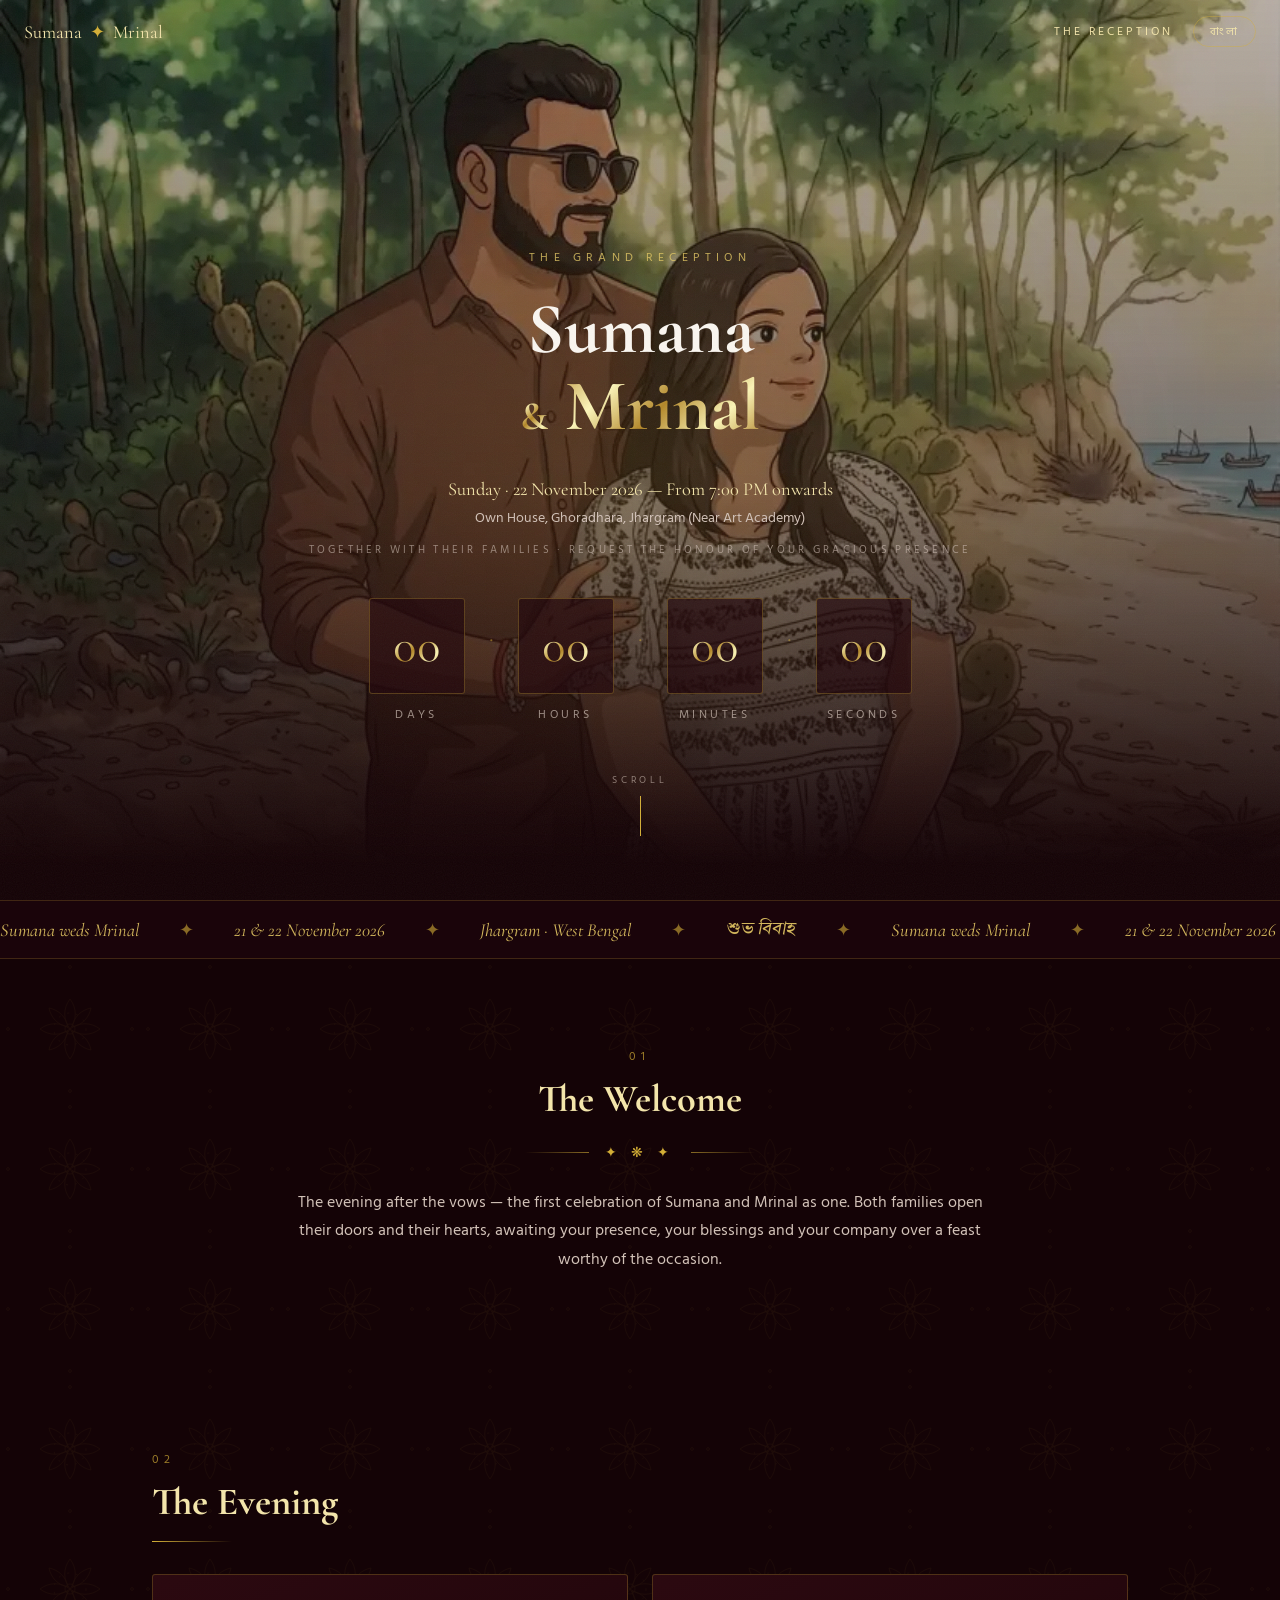
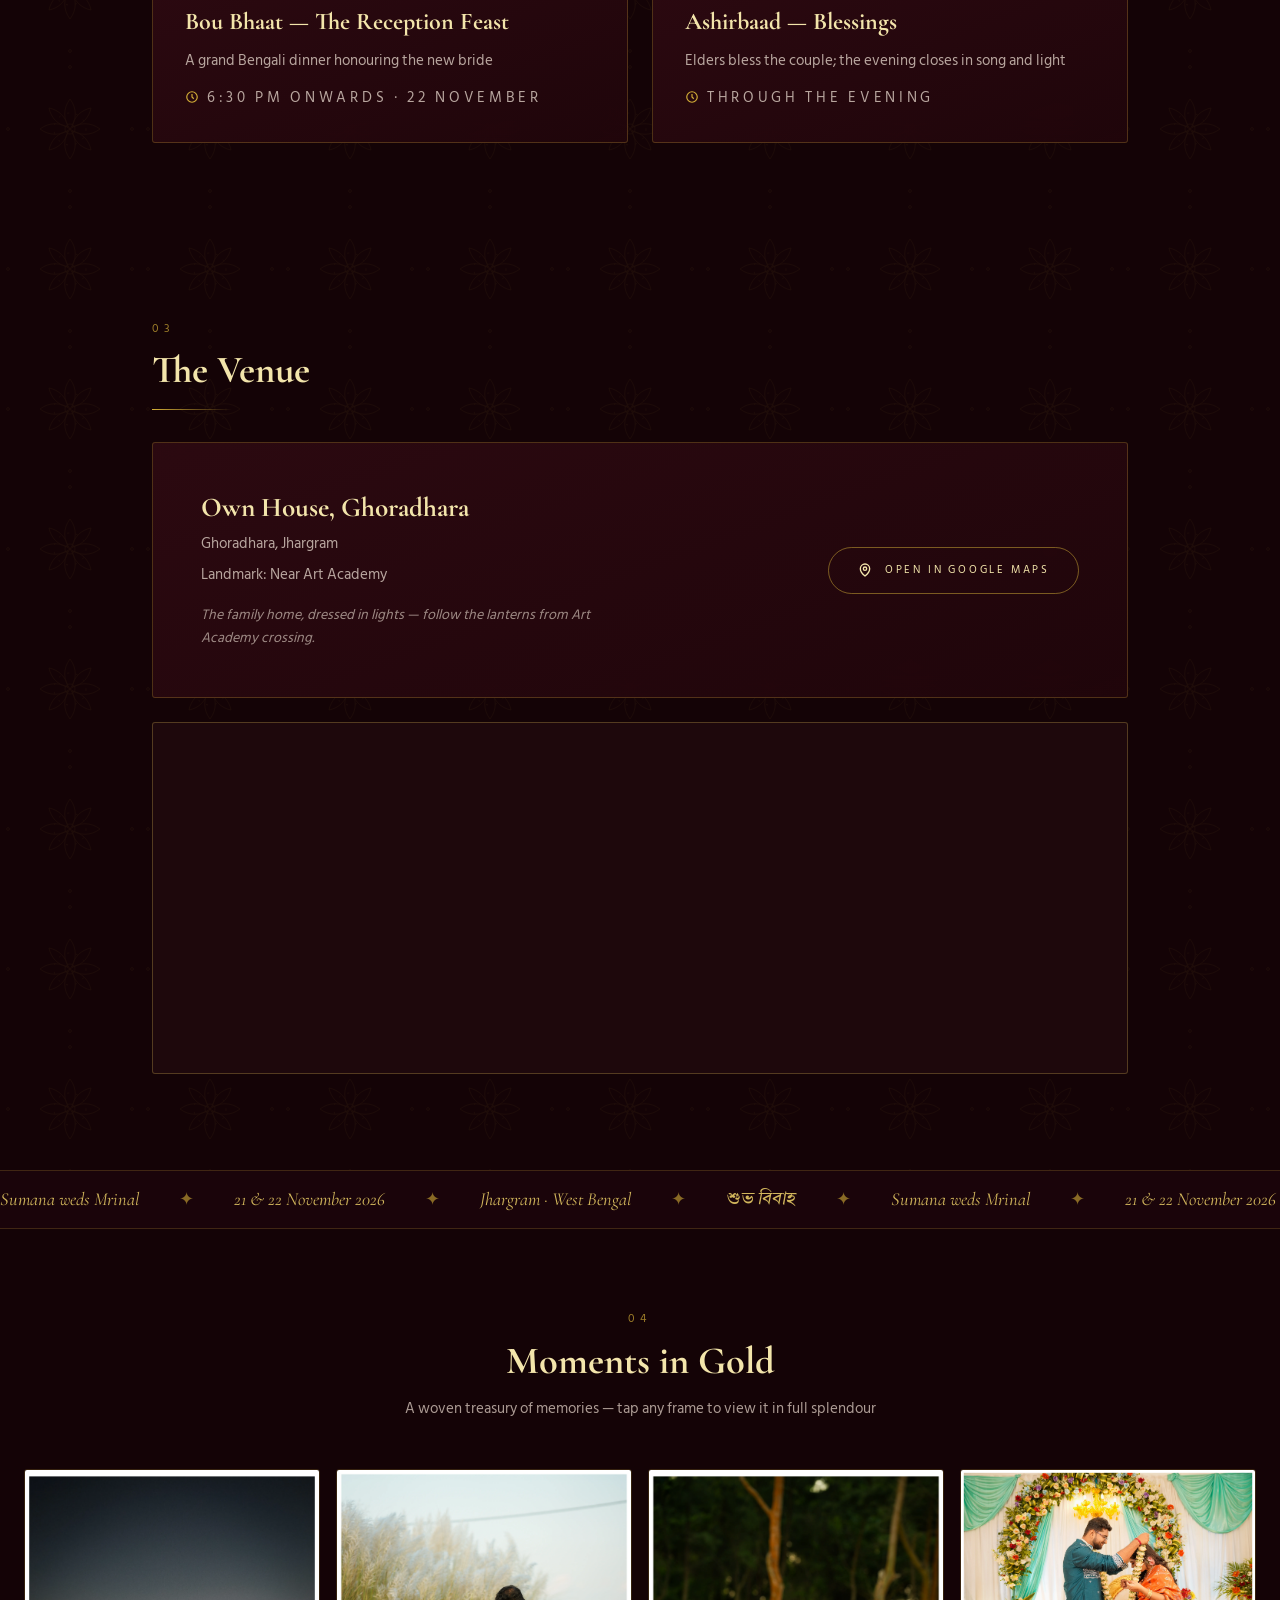
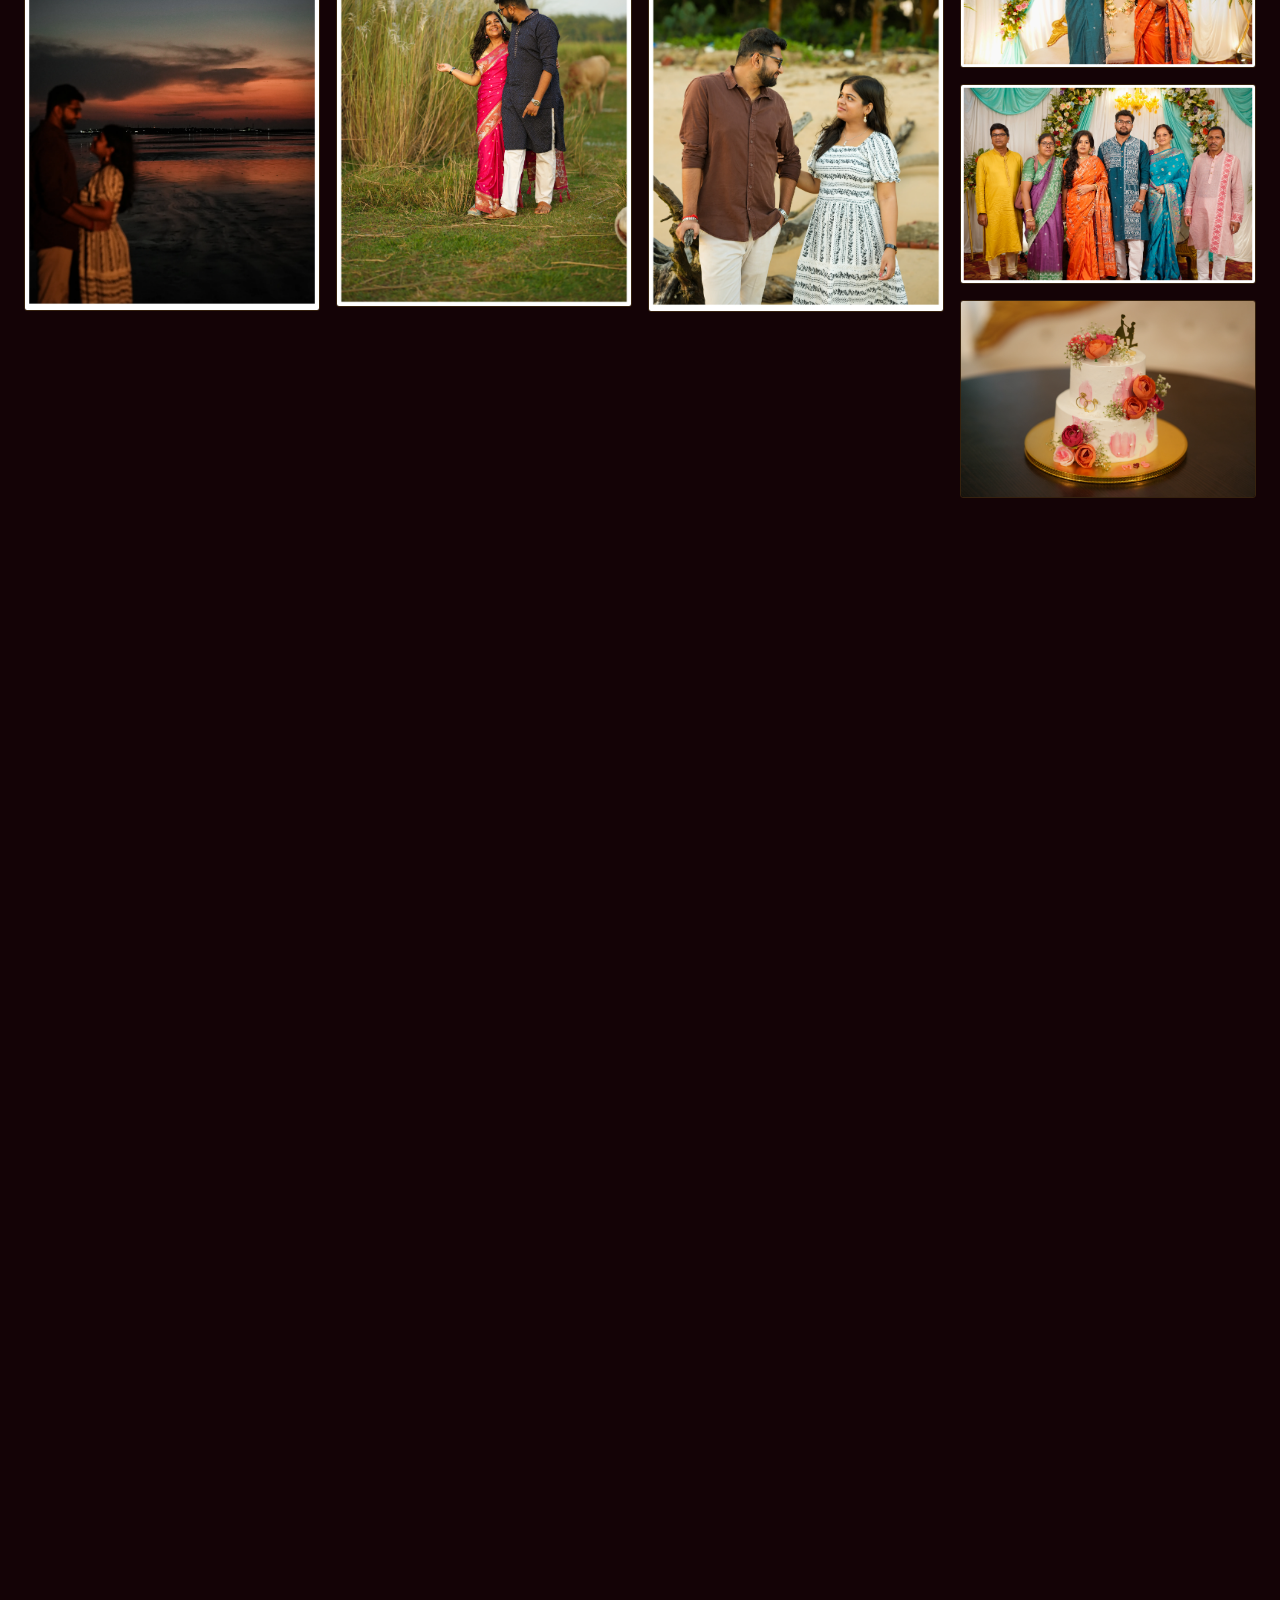
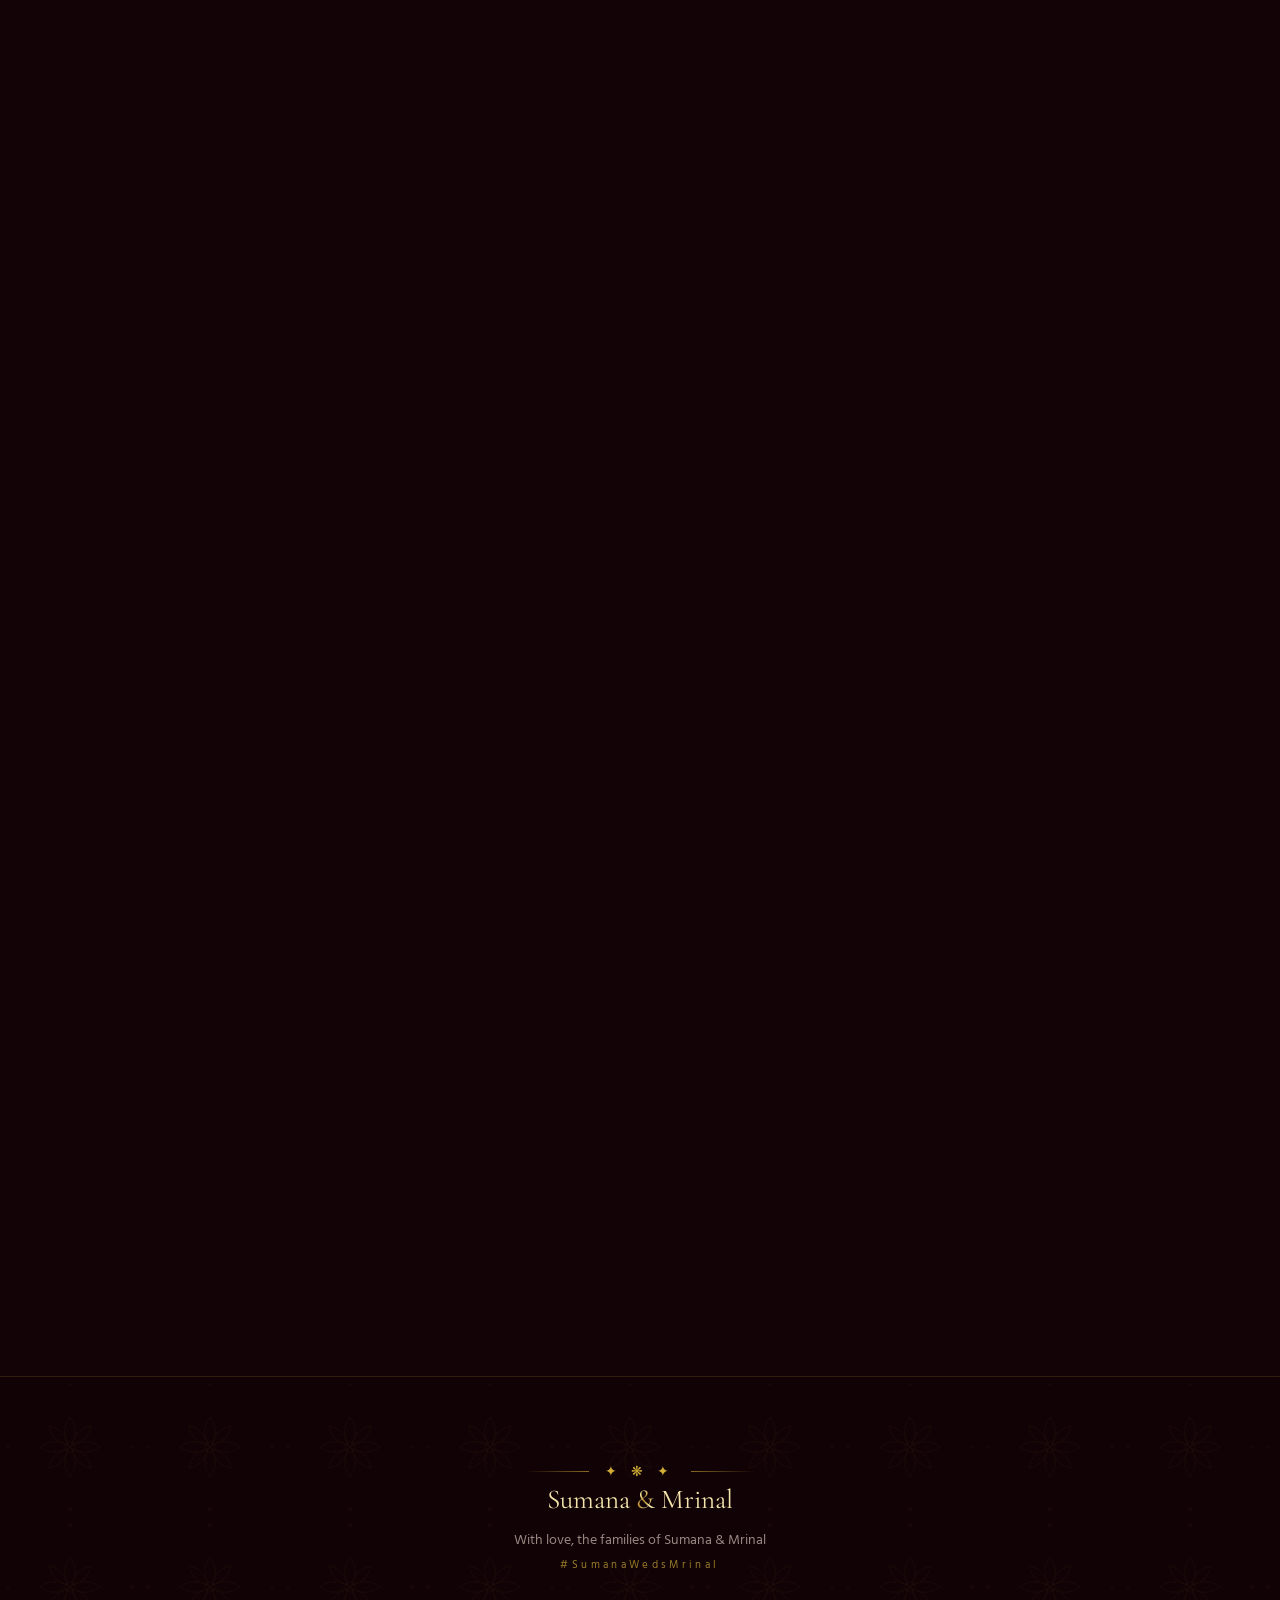
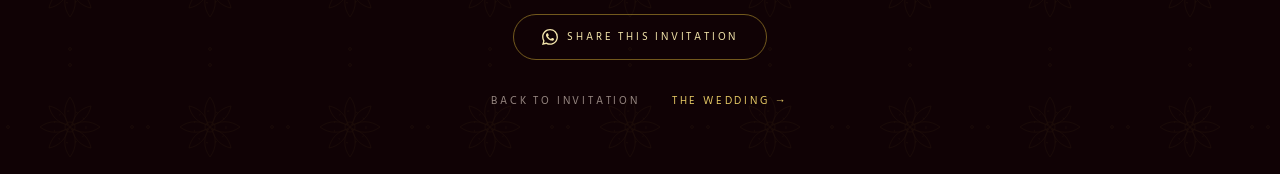
==== reception/index.html @ f66323a1 "a main" ====
<!doctype html>
<html lang="en">
<head>
  <meta charset="utf-8" />
  <meta name="viewport" content="width=device-width, initial-scale=1" />
  <meta name="theme-color" content="#140306" />
  <meta name="description" content="The Grand Reception of Sumana & Mrinal — Sunday 22 November 2026, Own House, Ghoradhara, Jhargram" />
  <!-- Pretty WhatsApp/social preview — update og:url & og:image with your own domain & photo after deploy -->
  <meta property="og:type" content="website" />
  <meta property="og:title" content="The Grand Reception — Sumana & Mrinal · 22 November 2026" />
  <meta property="og:description" content="Sunday, 22 November 2026 · 7:00 PM onwards · Own House, Ghoradhara, Jhargram (Near Art Academy)" />
  <meta property="og:image" content="https://charming-liskov-12.preview.emergentagent.com/assets/images/couple-09.webp" />
  <meta property="og:url" content="https://charming-liskov-12.preview.emergentagent.com/reception/" />
  <meta name="twitter:card" content="summary_large_image" />
  <title>The Grand Reception — Sumana &amp; Mrinal · 22 November 2026</title>
  <link rel="preconnect" href="https://fonts.googleapis.com" />
  <link rel="preconnect" href="https://fonts.gstatic.com" crossorigin />
  <link href="https://fonts.googleapis.com/css2?family=Cormorant+Garamond:ital,wght@0,400;0,500;0,600;0,700;1,400;1,500&family=Tiro+Bangla:ital@0;1&family=Hind+Siliguri:wght@300;400;500;600&display=swap" rel="stylesheet" />
  <link rel="stylesheet" href="../css/style.css" />
</head>
<body class="grain" data-site="reception">

  <!-- Preloader -->
  <div class="preloader" id="preloader" data-testid="preloader">
    <div class="alpana-layer"></div>
    <div class="glow-pulse">
      <svg viewBox="0 0 140 140" class="preloader-draw" fill="none" stroke="#D4AF37" stroke-width="1.1" data-testid="preloader-alpana">
        <circle cx="70" cy="70" r="6"/><circle cx="70" cy="70" r="18" stroke-dasharray="3 8"/>
        <path d="M70 38c8 10 8 24 0 34-8-10-8-24 0-34Z"/><path d="M70 102c8-10 8-24 0-34-8 10-8 24 0 34Z"/>
        <path d="M38 70c10-8 24-8 34 0-10 8-24 8-34 0Z"/><path d="M102 70c-10 8-24 8-34 0 10-8 24-8 34 0Z"/>
        <path d="M47 47c11 3 19 11 22 22-11-3-19-11-22-22Z"/><path d="M93 93c-11-3-19-11-22-22 11 3 19 11 22 22Z"/>
        <path d="M93 47c-3 11-11 19-22 22 3-11 11-19 22-22Z"/><path d="M47 93c3-11 11-19 22-22-3 11-11 19-22 22Z"/>
      </svg>
    </div>
    <p class="preloader-blessing gold-text" data-testid="preloader-blessing">শুভ বিবাহ</p>
    <p class="preloader-line" data-i18n="common.preloaderLine"></p>
    <div class="preloader-bar"><span></span></div>
    <span class="preloader-pct" data-testid="preloader-progress">0%</span>
  </div>

  <!-- Header -->
  <header class="site-header" data-testid="site-header">
    <div class="header-inner">
      <a href="../" class="brand" data-testid="nav-logo">
        <span class="script" data-i18n="common.name1"></span><span class="dot">✦</span><span class="script" data-i18n="common.name2"></span>
      </a>
      <nav class="site-nav">
      <!-- <a href="../" data-testid="nav-home" data-i18n="common.navHome"></a> -->
      <!--  <a href="../wedding/" data-testid="nav-wedding" data-i18n="common.navWedding"></a> -->
        <a href="./" class="active" data-testid="nav-reception" data-i18n="common.navReception"></a>
        <button class="lang-toggle" id="lang-toggle" data-testid="language-toggle">বাংলা</button>
      </nav>
    </div>
  </header>

  <!-- Hero -->
  <section class="hero" data-testid="hero-reception">
    <div class="hero-media">
      <video id="hero-video" autoplay muted loop playsinline data-testid="hero-video-reception"></video>
    </div>
    <div class="hero-overlay"></div>
    <div class="hero-content">
      <p class="eyebrow hero-eyebrow" data-testid="hero-eyebrow-reception" data-i18n-site="label"></p>
      <h1 class="hero-names font-display" data-testid="hero-names-reception">
        <span class="mask d1"><span class="script" data-i18n="common.name1"></span></span>
        <span class="mask d2"><span><span class="gold-text joiner" data-i18n="common.joiner"></span> <span class="script gold-text" data-i18n="common.name2"></span></span></span>
      </h1>
      <div class="hero-meta">
        <p class="hero-date" data-testid="hero-date-reception"><span data-i18n-site="heroDate"></span> — <span data-i18n-site="heroTime"></span></p>
        <p class="hero-venue" data-testid="hero-venue-reception" data-i18n-site="heroVenue"></p>
        <p class="hero-invite"><span data-i18n="common.together"></span> · <span data-i18n="common.request"></span></p>
      </div>
      <div class="countdown" id="countdown" data-testid="countdown">
        <div class="cd-unit" data-cd="days"><div class="cd-box"><span class="cd-value" data-testid="countdown-days">00</span></div><span class="cd-label" data-i18n="common.cdDays"></span></div>
        <span class="cd-sep">·</span>
        <div class="cd-unit" data-cd="hours"><div class="cd-box"><span class="cd-value" data-testid="countdown-hours">00</span></div><span class="cd-label" data-i18n="common.cdHours"></span></div>
        <span class="cd-sep">·</span>
        <div class="cd-unit" data-cd="minutes"><div class="cd-box"><span class="cd-value" data-testid="countdown-minutes">00</span></div><span class="cd-label" data-i18n="common.cdMinutes"></span></div>
        <span class="cd-sep">·</span>
        <div class="cd-unit" data-cd="seconds"><div class="cd-box"><span class="cd-value" data-testid="countdown-seconds">00</span></div><span class="cd-label" data-i18n="common.cdSeconds"></span></div>
      </div>
      <div class="scroll-cue">
        <span data-i18n="common.scroll"></span>
        <span class="cue-track"><span class="cue-dot" style="display:block"></span></span>
      </div>
    </div>
  </section>

  <!-- Marquee -->
  <div class="marquee" data-testid="editorial-marquee"><div class="marquee-track"></div></div>

  <!-- Chapters -->
  <div class="chapters">
    <div class="alpana-layer"></div>

    <section class="chapter center" data-testid="chapter-story-reception">
      <div class="reveal">
        <p class="chapter-no" data-i18n-site="storyNo"></p>
        <h2 class="chapter-title script" data-i18n-site="storyTitle"></h2>
        <div class="ornament">✦ ❋ ✦</div>
        <p class="chapter-body" data-i18n-site="storyBody"></p>
      </div>
    </section>

    <section class="chapter" data-testid="chapter-ceremonies-reception">
      <div class="reveal">
        <p class="chapter-no" data-i18n-site="cerNo"></p>
        <h2 class="chapter-title script" data-i18n-site="cerTitle"></h2>
        <div class="chapter-rule"></div>
      </div>
      <div class="ceremony-grid">
        <article class="gilded-card ceremony-card reveal" data-testid="ceremony-card-reception-0">
          <h3 class="script" data-i18n-site="cer1Name"></h3>
          <p data-i18n-site="cer1Note"></p>
          <p class="ceremony-time">
            <svg viewBox="0 0 24 24" fill="none" stroke-width="2"><circle cx="12" cy="12" r="9"/><path d="M12 7v5l3 3"/></svg>
            <span data-i18n-site="cer1Time"></span>
          </p>
        </article>
        <article class="gilded-card ceremony-card reveal" style="--d:.12s" data-testid="ceremony-card-reception-1">
          <h3 class="script" data-i18n-site="cer2Name"></h3>
          <p data-i18n-site="cer2Note"></p>
          <p class="ceremony-time">
            <svg viewBox="0 0 24 24" fill="none" stroke-width="2"><circle cx="12" cy="12" r="9"/><path d="M12 7v5l3 3"/></svg>
            <span data-i18n-site="cer2Time"></span>
          </p>
        </article>
      </div>
    </section>

    <section class="chapter" data-testid="chapter-venue-reception">
      <div class="reveal">
        <p class="chapter-no" data-i18n-site="venNo"></p>
        <h2 class="chapter-title script" data-i18n-site="venTitle"></h2>
        <div class="chapter-rule"></div>
      </div>
      <div class="gilded-card venue-card reveal" style="--d:.1s">
        <div>
          <h3 class="script" data-testid="venue-name-reception" data-i18n-site="venName"></h3>
          <address data-i18n-site="venAddr1"></address>
          <address data-i18n-site="venAddr2"></address>
          <p class="venue-note" data-i18n-site="venNote"></p>
        </div>
        <a class="map-btn" id="venue-map-btn" data-testid="venue-map-reception" target="_blank" rel="noopener noreferrer">
          <svg viewBox="0 0 24 24" fill="none" stroke="currentColor" stroke-width="2"><path d="M12 21s-7-5.5-7-11a7 7 0 1 1 14 0c0 5.5-7 11-7 11Z"/><circle cx="12" cy="10" r="2.5"/></svg>
          <span data-i18n="common.viewMap"></span>
        </a>
      </div>
      <div class="venue-map reveal" style="--d:.15s">
        <iframe id="venue-map-frame" data-testid="venue-map-frame" loading="lazy" referrerpolicy="no-referrer-when-downgrade" title="Venue location map"></iframe>
      </div>
    </section>
  </div>

  <!-- Marquee -->
  <div class="marquee"><div class="marquee-track"></div></div>

  <!-- Gallery -->
  <section class="gallery-section" data-testid="gallery-section">
    <div class="gallery-head reveal">
      <p class="chapter-no" data-i18n="common.galleryNo"></p>
      <h2 class="chapter-title script" data-testid="gallery-title" data-i18n="common.galleryTitle"></h2>
      <p class="sub" data-i18n="common.gallerySub"></p>
    </div>
    <div class="gallery-grid" id="gallery-grid"></div>

<br>

<div class="video-container">
  <iframe src="https://drive.google.com/file/d/1Sfy5LFTq293TB4vel2M_Pdg0uJI_AXoJ/preview"
          allow="autoplay" allowfullscreen></iframe>
</div>
<br>
<div class="video-container">
  <iframe src="https://drive.google.com/file/d/1FdypfH0ZF2JQFcf-TqO63CPpUYqBoOM-/preview"
          allow="autoplay" allowfullscreen></iframe>
</div>
<br>
<div class="video-container">
  <iframe src="https://drive.google.com/file/d/1fiacImkxYAECoh6x5Z3HbD-Cb-uPMgAK/preview"
          allow="autoplay" allowfullscreen></iframe>
</div>
<br>


  </section>

  <!-- Lightbox -->
  <div class="lightbox" id="lightbox" data-testid="lightbox">
    <button class="lb-btn lb-close" id="lb-close" data-testid="lightbox-close" aria-label="Close">
      <svg viewBox="0 0 24 24" fill="none" stroke="currentColor" stroke-width="2"><path d="M6 6l12 12M18 6L6 18"/></svg>
    </button>
    <button class="lb-btn lb-prev" id="lb-prev" data-testid="lightbox-prev" aria-label="Previous">
      <svg viewBox="0 0 24 24" fill="none" stroke="currentColor" stroke-width="2"><path d="M15 5l-7 7 7 7"/></svg>
    </button>
    <img id="lb-image" data-testid="lightbox-image" alt="" />
    <button class="lb-btn lb-next" id="lb-next" data-testid="lightbox-next" aria-label="Next">
      <svg viewBox="0 0 24 24" fill="none" stroke="currentColor" stroke-width="2"><path d="M9 5l7 7-7 7"/></svg>
    </button>
    <span class="lb-counter" id="lb-counter" data-testid="lightbox-counter"></span>
  </div>

  <!-- Footer -->
  <footer class="site-footer" data-testid="site-footer">
    <div class="alpana-layer"></div>
    <div class="footer-inner">
      <div class="ornament">✦ ❋ ✦</div>
      <p class="footer-names"><span class="script" data-i18n="common.name1"></span> <span class="gold-text" data-i18n="common.joiner"></span> <span class="script" data-i18n="common.name2"></span></p>
      <p class="footer-line" data-i18n="common.footerLine"></p>
      <p class="footer-hashtag" data-i18n="common.hashtag"></p>
      <div class="share-row">
        <a class="wa-btn wa-share" data-testid="wa-share-reception" target="_blank" rel="noopener noreferrer">
          <svg viewBox="0 0 24 24"><path d="M17.472 14.382c-.297-.149-1.758-.867-2.03-.967-.273-.099-.471-.148-.67.15-.197.297-.767.966-.94 1.164-.173.199-.347.223-.644.075-.297-.15-1.255-.463-2.39-1.475-.883-.788-1.48-1.761-1.653-2.059-.173-.297-.018-.458.13-.606.134-.133.298-.347.446-.52.149-.174.198-.298.298-.497.099-.198.05-.371-.025-.52-.075-.149-.669-1.612-.916-2.207-.242-.579-.487-.5-.669-.51-.173-.008-.371-.01-.57-.01-.198 0-.52.074-.792.372-.272.297-1.04 1.016-1.04 2.479 0 1.462 1.065 2.875 1.213 3.074.149.198 2.096 3.2 5.077 4.487.709.306 1.262.489 1.694.625.712.227 1.36.195 1.871.118.571-.085 1.758-.719 2.006-1.413.248-.694.248-1.289.173-1.413-.074-.124-.272-.198-.57-.347m-5.421 7.403h-.004a9.87 9.87 0 01-5.031-1.378l-.361-.214-3.741.982.998-3.648-.235-.374a9.86 9.86 0 01-1.51-5.26c.001-5.45 4.436-9.884 9.888-9.884 2.64 0 5.122 1.03 6.988 2.898a9.825 9.825 0 012.893 6.994c-.003 5.45-4.437 9.884-9.885 9.884m8.413-18.297A11.815 11.815 0 0012.05 0C5.495 0 .16 5.335.157 11.892c0 2.096.547 4.142 1.588 5.945L.057 24l6.305-1.654a11.882 11.882 0 005.683 1.448h.005c6.554 0 11.89-5.335 11.893-11.893a11.821 11.821 0 00-3.48-8.413Z"/></svg>
          <span>Share this invitation</span>
        </a>
      </div>
      <div class="footer-links">
        <a href="../" data-testid="footer-home-link" data-i18n="common.backHome"></a>
        <a href="../wedding/" class="gold" data-testid="footer-other-event-link"><span data-i18n-site="otherEvent"></span> →</a>
      </div>
    </div>
  </footer>

  <script src="../js/config.js"></script>
  <script src="../js/main.js"></script>
  <script src="../js/countdown.js"></script>
  <script src="../js/gallery.js"></script>
</body>
</html>
---- css/style.css ----
/* ============================================================
   SUMANA & MRINAL — WEDDING THEME
   Deep maroon · royal red · antique gold · alpana motifs
   ============================================================ */

:root {
  --maroon-deep: #140306;
  --maroon-rich: #22060c;
  --maroon-card: #2e0a12;
  --royal-red: #7a0016;
  --gold: #d4af37;
  --gold-light: #f3e5ab;
  --gold-text-grad: linear-gradient(135deg, #bf953f 0%, #fcf6ba 25%, #b38728 50%, #fbf5b7 75%, #aa771c 100%);
  --ivory: #faf6f0;
  --muted: #d2c2b8;
  --ease-out: cubic-bezier(0.22, 1, 0.36, 1);
}

* { margin: 0; padding: 0; box-sizing: border-box; }

html { scroll-behavior: smooth; }

body {
  background: var(--maroon-deep);
  color: var(--ivory);
  font-family: "Hind Siliguri", "Segoe UI", sans-serif;
  -webkit-font-smoothing: antialiased;
  overflow-x: hidden;
}

::selection { background: rgba(212, 175, 55, 0.85); color: #140306; }
::-webkit-scrollbar { width: 10px; }
::-webkit-scrollbar-track { background: #140306; }
::-webkit-scrollbar-thumb { background: linear-gradient(#b38728, #6b4a10); border-radius: 8px; }

a { color: inherit; text-decoration: none; }
img { display: block; max-width: 100%; }

.font-display { font-family: "Cormorant Garamond", "Tiro Bangla", serif; }
html[lang="bn"] .script,
html[lang="bn"] .font-display { font-family: "Tiro Bangla", "Cormorant Garamond", serif; }

.gold-text {
  background: var(--gold-text-grad);
  -webkit-background-clip: text;
  background-clip: text;
  color: transparent;
}

.eyebrow {
  font-size: 0.72rem;
  letter-spacing: 0.45em;
  text-transform: uppercase;
  color: rgba(230, 202, 101, 0.8);
}

/* ---------- patterns & texture ---------- */
.alpana-layer {
  position: absolute;
  inset: 0;
  pointer-events: none;
  opacity: 0.06;
  background-image: url("data:image/svg+xml,%3Csvg xmlns='http://www.w3.org/2000/svg' width='140' height='140' viewBox='0 0 140 140'%3E%3Cg fill='none' stroke='%23D4AF37' stroke-width='0.8'%3E%3Ccircle cx='70' cy='70' r='5'/%3E%3Ccircle cx='70' cy='70' r='16' stroke-dasharray='2 7'/%3E%3Cpath d='M70 40c7 9 7 21 0 30-7-9-7-21 0-30Z'/%3E%3Cpath d='M70 100c7-9 7-21 0-30-7 9-7 21 0 30Z'/%3E%3Cpath d='M40 70c9-7 21-7 30 0-9 7-21 7-30 0Z'/%3E%3Cpath d='M100 70c-9 7-21 7-30 0 9-7 21-7 30 0Z'/%3E%3Cpath d='M49 49c10 2 17 9 19 19-10-2-17-9-19-19Z'/%3E%3Cpath d='M91 91c-10-2-17-9-19-19 10 2 17 9 19 19Z'/%3E%3Cpath d='M91 49c-2 10-9 17-19 19 2-10 9-17 19-19Z'/%3E%3Cpath d='M49 91c2-10 9-17 19-19-2 10-9 17-19 19Z'/%3E%3Ccircle cx='70' cy='8' r='1.4'/%3E%3Ccircle cx='70' cy='132' r='1.4'/%3E%3Ccircle cx='8' cy='70' r='1.4'/%3E%3Ccircle cx='132' cy='70' r='1.4'/%3E%3C/g%3E%3C/svg%3E");
}

.grain::after {
  content: "";
  position: fixed;
  inset: 0;
  z-index: 70;
  pointer-events: none;
  opacity: 0.05;
  background-image: url("data:image/svg+xml,%3Csvg xmlns='http://www.w3.org/2000/svg' width='200' height='200'%3E%3Cfilter id='n'%3E%3CfeTurbulence type='fractalNoise' baseFrequency='0.9' numOctaves='2'/%3E%3C/filter%3E%3Crect width='200' height='200' filter='url(%23n)'/%3E%3C/svg%3E");
}

/* ---------- preloader ---------- */
.preloader {
  position: fixed;
  inset: 0;
  z-index: 100;
  display: flex;
  flex-direction: column;
  align-items: center;
  justify-content: center;
  background: var(--maroon-deep);
  transition: transform 0.9s cubic-bezier(0.76, 0, 0.24, 1);
}
body.loaded .preloader { transform: translateY(-100%); }
.preloader svg { width: 9rem; height: 9rem; }
.preloader-draw circle, .preloader-draw path {
  stroke-dasharray: 320;
  stroke-dashoffset: 320;
  animation: draw-stroke 2.2s ease-in-out forwards;
}
.preloader-draw path { animation-delay: 0.35s; }
@keyframes draw-stroke { to { stroke-dashoffset: 0; } }
@keyframes glow-pulse { 0%, 100% { opacity: 0.55; } 50% { opacity: 1; } }
.glow-pulse { animation: glow-pulse 2.4s ease-in-out infinite; }
.preloader-blessing {
  font-family: "Tiro Bangla", serif;
  margin-top: 1.5rem;
  font-size: 1.75rem;
  letter-spacing: 0.05em;
}
.preloader-line {
  margin-top: 0.5rem;
  font-size: 0.7rem;
  letter-spacing: 0.35em;
  text-transform: uppercase;
  color: rgba(210, 194, 184, 0.7);
}
.preloader-bar {
  margin-top: 2rem;
  width: 12rem;
  height: 1px;
  background: rgba(212, 175, 55, 0.15);
  overflow: hidden;
}
.preloader-bar span { display: block; height: 100%; width: 0; background: var(--gold-text-grad); transition: width 0.2s ease; }
.preloader-pct { margin-top: 0.75rem; font-family: "Cormorant Garamond", serif; font-size: 0.9rem; color: rgba(212, 175, 55, 0.8); }

/* ---------- header ---------- */
.site-header {
  position: fixed;
  inset: 0 0 auto 0;
  z-index: 50;
  transition: background 0.5s ease, border-color 0.5s ease, backdrop-filter 0.5s ease;
  border-bottom: 1px solid transparent;
}
.site-header.scrolled {
  background: rgba(20, 3, 6, 0.85);
  backdrop-filter: blur(12px);
  border-bottom-color: rgba(212, 175, 55, 0.15);
}
.header-inner {
  max-width: 80rem;
  margin: 0 auto;
  padding: 1rem 1.5rem;
  display: flex;
  align-items: center;
  justify-content: space-between;
  gap: 1rem;
}
.brand { font-family: "Cormorant Garamond", serif; font-size: 1.15rem; color: var(--gold-light); }
.brand .dot { color: var(--gold); margin: 0 0.5rem; }
.site-nav { display: flex; align-items: center; gap: 1.25rem; }
.site-nav a {
  font-size: 0.72rem;
  letter-spacing: 0.25em;
  text-transform: uppercase;
  color: rgba(210, 194, 184, 0.7);
  transition: color 0.3s ease;
}
.site-nav a:hover { color: var(--gold); }
.site-nav a.active { color: var(--gold-light); }
.lang-toggle {
  font-family: inherit;
  cursor: pointer;
  background: transparent;
  color: var(--gold-light);
  border: 1px solid rgba(212, 175, 55, 0.4);
  border-radius: 999px;
  padding: 0.35rem 1rem;
  font-size: 0.7rem;
  letter-spacing: 0.2em;
  transition: background 0.3s ease, color 0.3s ease;
}
.lang-toggle:hover { background: var(--gold); color: var(--maroon-deep); }
@media (max-width: 640px) {
  .site-nav { gap: 0.85rem; }
  .site-nav a { font-size: 0.62rem; letter-spacing: 0.15em; }
}

/* ---------- hero ---------- */
.hero {
  position: relative;
  min-height: 100vh;
  display: flex;
  flex-direction: column;
  justify-content: flex-end;
  overflow: hidden;
}
.hero-media { position: absolute; inset: -10% 0; will-change: transform; }
.hero-media video, .hero-media img { width: 100%; height: 100%; object-fit: cover; }
.hero-overlay {
  position: absolute;
  inset: 0;
  background:
    radial-gradient(ellipse at center, rgba(212, 175, 55, 0.14), transparent 60%),
    linear-gradient(to top, #140306 4%, rgba(20, 3, 6, 0.55) 45%, rgba(20, 3, 6, 0.3) 100%);
}
.hero-content {
  position: relative;
  z-index: 2;
  max-width: 64rem;
  margin: 0 auto;
  width: 100%;
  padding: 9rem 1.5rem 4rem;
  text-align: center;
  will-change: opacity;
}
.hero-names {
  margin-top: 1.5rem;
  font-size: clamp(2.4rem, 7vw, 4.5rem);
  line-height: 1.08;
  color: var(--ivory);
}
.hero-names .joiner { font-size: 0.55em; }
.mask { display: block; overflow: hidden; }
.mask > span {
  display: block;
  transform: translateY(112%);
  transition: transform 1.1s var(--ease-out);
}
body.loaded .mask > span { transform: translateY(0); }
body.loaded .mask.d1 > span { transition-delay: 0.15s; }
body.loaded .mask.d2 > span { transition-delay: 0.35s; }
.hero-eyebrow, .hero-meta, .hero-invite { opacity: 0; transition: opacity 1s ease, transform 1s var(--ease-out); transform: translateY(18px); }
body.loaded .hero-eyebrow { opacity: 1; transform: none; transition-delay: 0.1s; }
body.loaded .hero-meta { opacity: 1; transform: none; transition-delay: 0.7s; }
body.loaded .hero-invite { opacity: 1; transform: none; transition-delay: 0.9s; }
.hero-meta { margin-top: 2rem; }
.hero-date { font-family: "Cormorant Garamond", serif; font-size: 1.15rem; color: var(--gold-light); }
html[lang="bn"] .hero-date { font-family: "Hind Siliguri", sans-serif; font-size: 1.05rem; }
.hero-venue { margin-top: 0.35rem; font-size: 0.9rem; color: var(--muted); }
.hero-invite { margin-top: 0.75rem; font-size: 0.68rem; letter-spacing: 0.3em; text-transform: uppercase; color: rgba(210, 194, 184, 0.6); }

/* ---------- countdown ---------- */
.countdown { margin-top: 2.5rem; display: flex; justify-content: center; align-items: flex-start; gap: 0.85rem; opacity: 0; transition: opacity 1s ease 1.1s; }
body.loaded .countdown { opacity: 1; }
.cd-sep { font-family: "Cormorant Garamond", serif; font-size: 1.5rem; color: rgba(212, 175, 55, 0.5); padding-top: 1rem; }
.cd-unit { display: flex; flex-direction: column; align-items: center; }
.cd-box {
  width: 4rem; height: 4rem;
  display: flex; align-items: center; justify-content: center;
  border: 1px solid rgba(212, 175, 55, 0.3);
  border-radius: 3px;
  background: rgba(34, 6, 12, 0.7);
  backdrop-filter: blur(4px);
  overflow: hidden;
}
.cd-value {
  font-family: "Cormorant Garamond", serif;
  font-size: 1.9rem;
  background: var(--gold-text-grad);
  -webkit-background-clip: text;
  background-clip: text;
  color: transparent;
  font-variant-numeric: tabular-nums;
}
.cd-value.tick { animation: cd-slide 0.4s var(--ease-out); }
@keyframes cd-slide { from { transform: translateY(28%); opacity: 0.25; } to { transform: translateY(0); opacity: 1; } }
.cd-label { margin-top: 0.7rem; font-size: 0.6rem; letter-spacing: 0.3em; text-transform: uppercase; color: rgba(210, 194, 184, 0.7); }
@media (min-width: 640px) {
  .cd-box { width: 6rem; height: 6rem; }
  .cd-value { font-size: 3rem; }
  .cd-label { font-size: 0.72rem; }
  .countdown { gap: 1.5rem; }
  .cd-sep { padding-top: 1.6rem; }
}

/* scroll cue */
.scroll-cue { margin-top: 3rem; display: flex; flex-direction: column; align-items: center; gap: 0.5rem; opacity: 0; transition: opacity 1s ease 1.5s; }
body.loaded .scroll-cue { opacity: 1; }
.scroll-cue span:first-child { font-size: 0.6rem; letter-spacing: 0.4em; text-transform: uppercase; color: rgba(210, 194, 184, 0.6); }
.cue-track { width: 1px; height: 2.5rem; background: rgba(212, 175, 55, 0.2); overflow: hidden; }
.cue-dot { width: 100%; height: 100%; background: var(--gold); animation: cue-drop 1.8s cubic-bezier(0.65, 0, 0.35, 1) infinite; }
@keyframes cue-drop { 0% { transform: translateY(-100%); } 60%, 100% { transform: translateY(100%); } }

/* ---------- marquee ---------- */
.marquee {
  overflow: hidden;
  border-top: 1px solid rgba(212, 175, 55, 0.2);
  border-bottom: 1px solid rgba(212, 175, 55, 0.2);
  background: #1a040a;
  padding: 1rem 0;
}
.marquee-track { display: flex; width: max-content; animation: marquee-x 42s linear infinite; }
.marquee:hover .marquee-track { animation-play-state: paused; }
.marquee-item {
  display: flex;
  align-items: center;
  gap: 2.5rem;
  padding-right: 2.5rem;
  white-space: nowrap;
  font-family: "Cormorant Garamond", "Tiro Bangla", serif;
  font-style: italic;
  font-size: 1.15rem;
  color: rgba(230, 202, 101, 0.9);
}
.marquee-item .star { color: rgba(212, 175, 55, 0.6); font-style: normal; }
@keyframes marquee-x { to { transform: translateX(-50%); } }

/* ---------- chapters ---------- */
.chapters { position: relative; }
.chapter { position: relative; max-width: 64rem; margin: 0 auto; padding: 5.5rem 1.5rem; }
.chapter.center { max-width: 48rem; text-align: center; }
.chapter-no { font-size: 0.72rem; letter-spacing: 0.45em; color: rgba(212, 175, 55, 0.7); text-transform: uppercase; }
.chapter-title { font-family: "Cormorant Garamond", serif; margin-top: 0.6rem; font-size: clamp(1.7rem, 4vw, 2.4rem); color: var(--gold-light); }
.chapter-rule { margin-top: 1rem; width: 5rem; height: 1px; background: linear-gradient(to right, var(--gold), transparent); }
.chapter.center .chapter-rule { margin-left: auto; margin-right: auto; background: linear-gradient(to right, transparent, var(--gold), transparent); width: 8rem; }
.chapter-body { margin-top: 1.5rem; font-size: 1rem; line-height: 1.8; color: var(--muted); }

.ornament { display: flex; align-items: center; justify-content: center; gap: 1rem; margin-top: 1.25rem; color: var(--gold); font-size: 0.85rem; letter-spacing: 0.4em; }
.ornament::before, .ornament::after { content: ""; width: 4rem; height: 1px; }
.ornament::before { background: linear-gradient(to right, transparent, rgba(212, 175, 55, 0.6)); }
.ornament::after { background: linear-gradient(to left, transparent, rgba(212, 175, 55, 0.6)); }

.gilded-card {
  background: linear-gradient(160deg, rgba(46, 10, 18, 0.9), rgba(34, 6, 12, 0.85));
  border: 1px solid rgba(212, 175, 55, 0.25);
  backdrop-filter: blur(14px);
  border-radius: 3px;
}
.ceremony-grid { display: grid; gap: 1.5rem; margin-top: 2rem; }
@media (min-width: 768px) { .ceremony-grid { grid-template-columns: 1fr 1fr; } }
.ceremony-card { padding: 2rem; transition: transform 0.5s var(--ease-out); height: 100%; }
.ceremony-card:hover { transform: translateY(-6px); }
.ceremony-card h3 { font-family: "Cormorant Garamond", "Tiro Bangla", serif; font-size: 1.5rem; color: var(--gold-light); }
.ceremony-card p { margin-top: 0.75rem; font-size: 0.92rem; line-height: 1.7; color: rgba(210, 194, 184, 0.85); }
.ceremony-time { margin-top: 1.25rem; display: flex; align-items: center; gap: 0.5rem; font-size: 0.68rem; letter-spacing: 0.25em; text-transform: uppercase; color: rgba(230, 202, 101, 0.8); }
.ceremony-time svg { width: 14px; height: 14px; stroke: var(--gold); }

.venue-card { margin-top: 2rem; padding: 2rem; display: flex; flex-direction: column; gap: 2rem; }
@media (min-width: 768px) { .venue-card { flex-direction: row; align-items: center; justify-content: space-between; padding: 3rem; } }
.venue-card h3 { font-family: "Cormorant Garamond", "Tiro Bangla", serif; font-size: 1.7rem; color: var(--gold-light); }
.venue-card address { font-style: normal; margin-top: 0.4rem; font-size: 0.95rem; color: rgba(210, 194, 184, 0.85); }
.venue-note { margin-top: 1rem; max-width: 28rem; font-size: 0.88rem; font-style: italic; color: rgba(210, 194, 184, 0.7); }
.map-btn {
  display: inline-flex;
  align-items: center;
  gap: 0.75rem;
  border: 1px solid rgba(212, 175, 55, 0.5);
  border-radius: 999px;
  padding: 0.85rem 1.75rem;
  font-size: 0.7rem;
  letter-spacing: 0.25em;
  text-transform: uppercase;
  color: var(--gold-light);
  white-space: nowrap;
  transition: background 0.3s ease, color 0.3s ease;
}
.map-btn:hover { background: var(--gold); color: var(--maroon-deep); }
.map-btn svg { width: 16px; height: 16px; }

/* ---------- gallery ---------- */
.gallery-section { max-width: 80rem; margin: 0 auto; padding: 5rem 1.5rem 6rem; }
.gallery-head { text-align: center; margin-bottom: 3rem; }
.gallery-head p.sub { margin: 0.75rem auto 0; max-width: 36rem; font-size: 0.95rem; color: rgba(210, 194, 184, 0.8); }
.gallery-grid { columns: 2; column-gap: 1rem; }
@media (min-width: 640px) { .gallery-grid { columns: 3; } }
@media (min-width: 1024px) { .gallery-grid { columns: 4; } }
.gallery-item {
  break-inside: avoid;
  margin-bottom: 1rem;
  overflow: hidden;
  border: 1px solid rgba(212, 175, 55, 0.18);
  border-radius: 3px;
  cursor: zoom-in;
  transition: border-color 0.5s ease, box-shadow 0.5s ease;
}
.gallery-item:hover { border-color: rgba(212, 175, 55, 0.65); box-shadow: 0 18px 50px -18px rgba(212, 175, 55, 0.35); }
.gallery-item img { width: 100%; object-fit: cover; transition: transform 1.1s var(--ease-out); }
.gallery-item:hover img { transform: scale(1.07); }

/* ---------- lightbox ---------- */
.lightbox {
  position: fixed;
  inset: 0;
  z-index: 90;
  display: flex;
  align-items: center;
  justify-content: center;
  background: rgba(13, 2, 4, 0.95);
  backdrop-filter: blur(10px);
  opacity: 0;
  pointer-events: none;
  transition: opacity 0.4s ease;
}
.lightbox.open { opacity: 1; pointer-events: auto; }
.lightbox img {
  max-height: 82vh;
  max-width: 88vw;
  object-fit: contain;
  border: 1px solid rgba(212, 175, 55, 0.3);
  border-radius: 3px;
  box-shadow: 0 25px 80px rgba(0, 0, 0, 0.6);
  transition: transform 0.45s var(--ease-out), opacity 0.45s ease;
  transform: scale(0.94);
}
.lightbox.open img { transform: scale(1); }
.lb-btn {
  position: absolute;
  display: flex; align-items: center; justify-content: center;
  width: 2.75rem; height: 2.75rem;
  border-radius: 999px;
  border: 1px solid rgba(212, 175, 55, 0.4);
  background: transparent;
  color: var(--gold-light);
  cursor: pointer;
  transition: background 0.3s ease, color 0.3s ease;
}
.lb-btn:hover { background: var(--gold); color: var(--maroon-deep); }
.lb-btn svg { width: 20px; height: 20px; }
.lb-close { top: 1.25rem; right: 1.25rem; }
.lb-prev { left: 0.75rem; top: 50%; transform: translateY(-50%); }
.lb-next { right: 0.75rem; top: 50%; transform: translateY(-50%); }
@media (min-width: 640px) { .lb-prev { left: 2rem; } .lb-next { right: 2rem; } }
.lb-counter { position: absolute; bottom: 1.5rem; left: 50%; transform: translateX(-50%); font-size: 0.72rem; letter-spacing: 0.3em; color: rgba(210, 194, 184, 0.7); }

/* ---------- footer ---------- */
.site-footer { position: relative; border-top: 1px solid rgba(212, 175, 55, 0.15); background: #100205; overflow: hidden; }
.footer-inner { position: relative; max-width: 64rem; margin: 0 auto; padding: 4rem 1.5rem; text-align: center; }
.footer-names { font-family: "Cormorant Garamond", "Tiro Bangla", serif; font-size: 1.7rem; color: var(--gold-light); }
.footer-line { margin-top: 0.75rem; font-size: 0.88rem; color: rgba(210, 194, 184, 0.7); }
.footer-hashtag { margin-top: 0.35rem; font-size: 0.7rem; letter-spacing: 0.3em; color: rgba(212, 175, 55, 0.7); }
.footer-links { margin-top: 2rem; display: flex; justify-content: center; gap: 2rem; }
.footer-links a { font-size: 0.7rem; letter-spacing: 0.25em; text-transform: uppercase; color: rgba(210, 194, 184, 0.7); transition: color 0.3s ease; }
.footer-links a:hover { color: var(--gold); }
.footer-links a.gold { color: rgba(230, 202, 101, 1); }

/* ---------- gateway ---------- */
.gateway-main { position: relative; min-height: 100vh; }
.gateway-inner { position: relative; max-width: 72rem; margin: 0 auto; padding: 8.5rem 1.5rem 5rem; text-align: center; }
.gateway-names { margin-top: 1.5rem; font-size: clamp(2.4rem, 7vw, 4rem); color: var(--ivory); }
.gateway-sub { margin: 1rem auto 0; max-width: 30rem; font-size: 0.95rem; color: rgba(210, 194, 184, 0.8); opacity: 0; transition: opacity 1s ease 0.8s; }
body.loaded .gateway-sub { opacity: 1; }
.gateway-choose { margin-top: 0.5rem; font-size: 0.7rem; letter-spacing: 0.35em; text-transform: uppercase; color: rgba(212, 175, 55, 0.7); opacity: 0; transition: opacity 1s ease 1s; }
body.loaded .gateway-choose { opacity: 1; }
.gateway-eyebrow { opacity: 0; transition: opacity 1s ease 0.2s; }
body.loaded .gateway-eyebrow { opacity: 1; }
.doors { margin-top: 3rem; display: grid; gap: 2rem; }
@media (min-width: 768px) { .doors { grid-template-columns: 1fr 1fr; gap: 2.5rem; } }
.door {
  position: relative;
  overflow: hidden;
  border: 1px solid rgba(212, 175, 55, 0.18);
  border-radius: 3px;
  opacity: 0;
  transform: translateY(60px);
  transition: opacity 1s var(--ease-out), transform 1s var(--ease-out), border-color 0.5s ease, box-shadow 0.5s ease;
}
body.loaded .door { opacity: 1; transform: none; }
body.loaded .door.d1 { transition-delay: 0.6s; }
body.loaded .door.d2 { transition-delay: 0.75s; }
.door:hover { border-color: rgba(212, 175, 55, 0.65); box-shadow: 0 18px 50px -18px rgba(212, 175, 55, 0.35); }
.door img { width: 100%; aspect-ratio: 4 / 5; object-fit: cover; transition: transform 1.4s var(--ease-out); }
.door:hover img { transform: scale(1.08); }
.door-veil { position: absolute; inset: 0; background: linear-gradient(to top, #140306 8%, rgba(20, 3, 6, 0.45) 55%, rgba(20, 3, 6, 0.1)); transition: opacity 0.7s ease; }
.door:hover .door-veil { opacity: 0.85; }
.door-body { position: absolute; inset: auto 0 0 0; padding: 1.75rem; text-align: left; }
.door-meta { font-size: 0.62rem; letter-spacing: 0.35em; text-transform: uppercase; color: rgba(230, 202, 101, 0.85); }
.door-title { margin-top: 0.5rem; font-family: "Cormorant Garamond", "Tiro Bangla", serif; font-size: 1.6rem; color: var(--ivory); }
.door-venue { margin-top: 0.25rem; font-size: 0.85rem; color: rgba(210, 194, 184, 0.85); }
.door-cta { display: inline-block; margin-top: 1.25rem; padding-bottom: 0.25rem; border-bottom: 1px solid rgba(212, 175, 55, 0.6); font-size: 0.68rem; letter-spacing: 0.3em; text-transform: uppercase; color: var(--gold-light); transition: color 0.3s ease; }
.door:hover .door-cta { color: var(--gold); }

/* ---------- scroll reveal ---------- */
.reveal { opacity: 0; transform: translateY(48px); transition: opacity 0.9s var(--ease-out), transform 0.9s var(--ease-out); transition-delay: var(--d, 0s); }
.reveal.in-view { opacity: 1; transform: none; }

/* ---------- share button & embedded map ---------- */
.share-row {
  display: flex;
  justify-content: center;
  margin-top: 2.5rem;
  opacity: 0;
  transition: opacity 1s ease 1.2s;
}
body.loaded .share-row { opacity: 1; }
.wa-btn {
  display: inline-flex;
  align-items: center;
  gap: 0.6rem;
  border: 1px solid rgba(212, 175, 55, 0.5);
  border-radius: 999px;
  padding: 0.8rem 1.75rem;
  font-size: 0.7rem;
  letter-spacing: 0.25em;
  text-transform: uppercase;
  color: var(--gold-light);
  transition: background 0.3s ease, color 0.3s ease, border-color 0.3s ease;
}
.wa-btn:hover { background: #1f9e54; border-color: #1f9e54; color: #fff; }
.wa-btn svg { width: 16px; height: 16px; fill: currentColor; }

.venue-map { margin-top: 1.5rem; }
.venue-map iframe {
  width: 100%;
  height: 22rem;
  border: 1px solid rgba(212, 175, 55, 0.3);
  border-radius: 3px;
  background: var(--maroon-rich);
  filter: saturate(0.85) sepia(0.08);
}

@media (prefers-reduced-motion: reduce) {
  *, *::before, *::after { animation-duration: 0.01ms !important; transition-duration: 0.01ms !important; }
}


.video-container {
  width: 100%;
  max-width: 650px;
  aspect-ratio: 16 / 9;
  margin: 15px auto;
}

.video-container iframe {
  width: 100%;
  height: 100%;
  border: 0;
  border-radius: 8px;
}
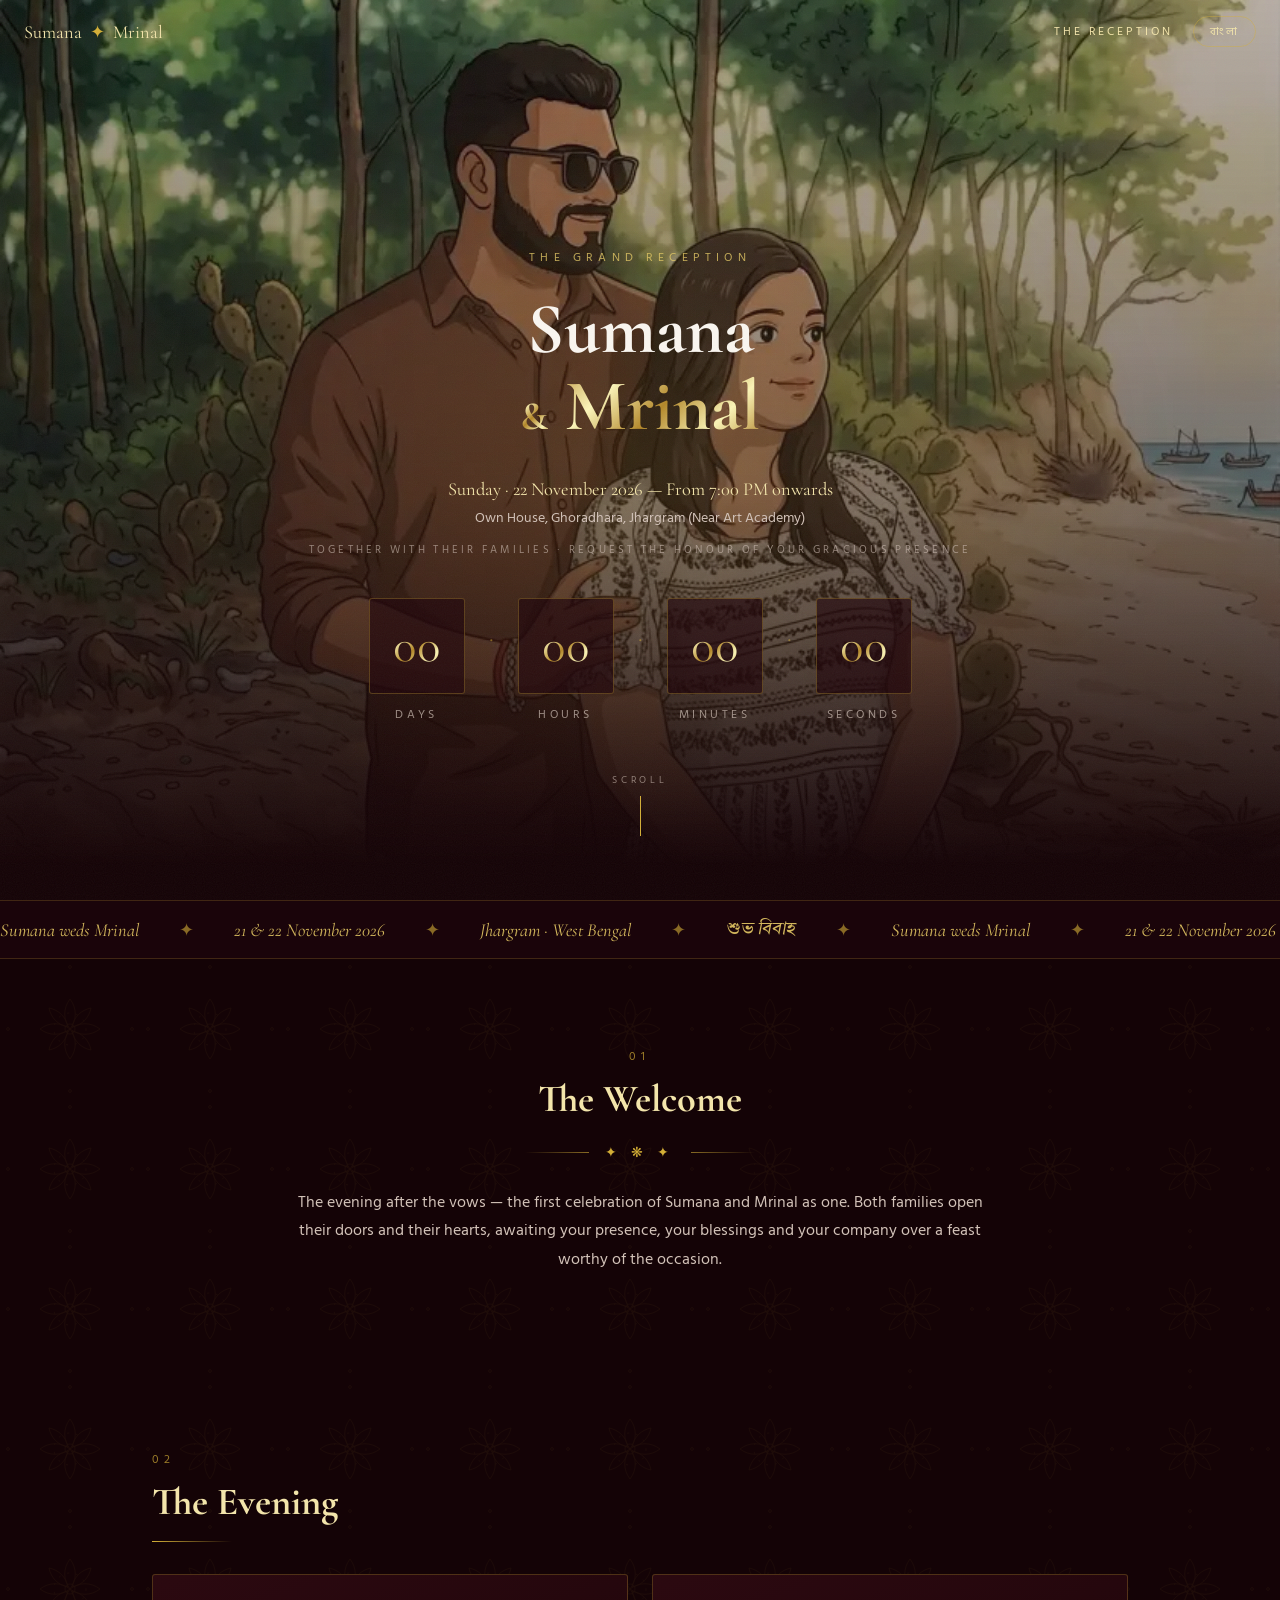
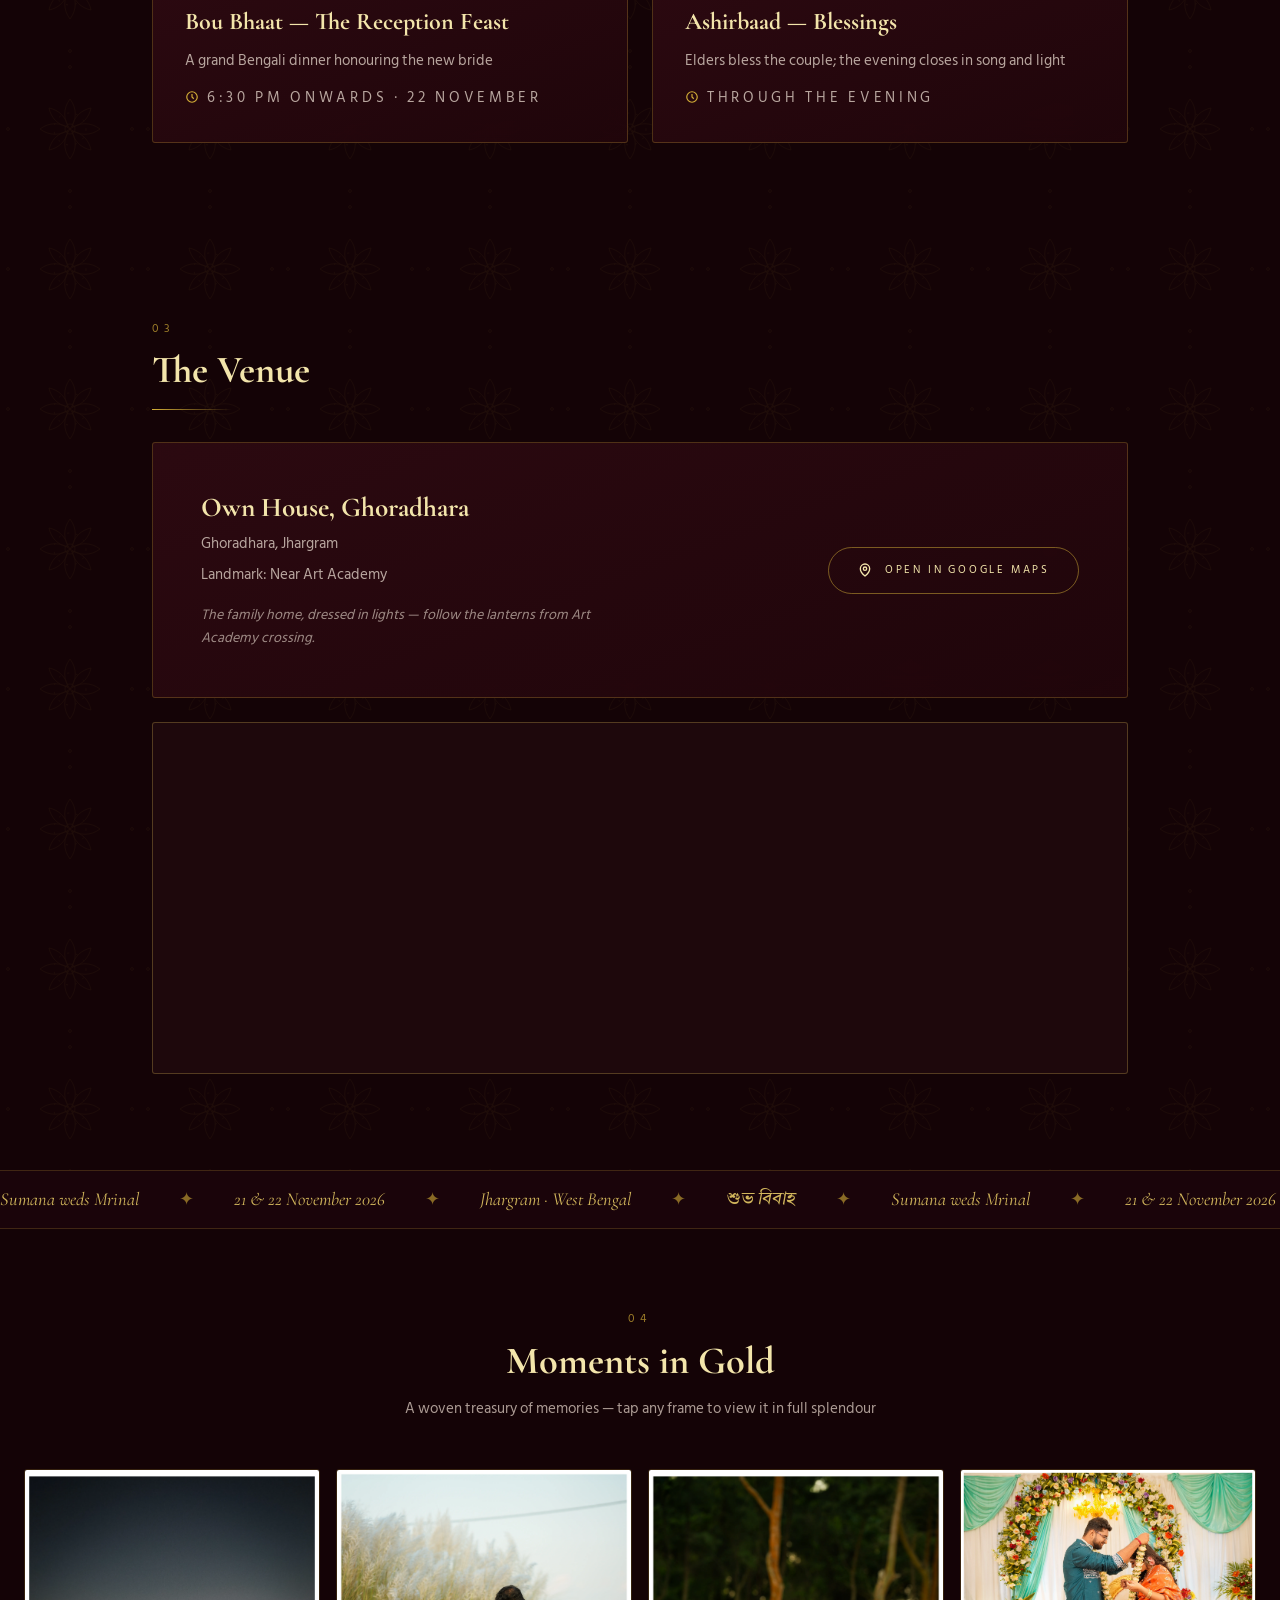
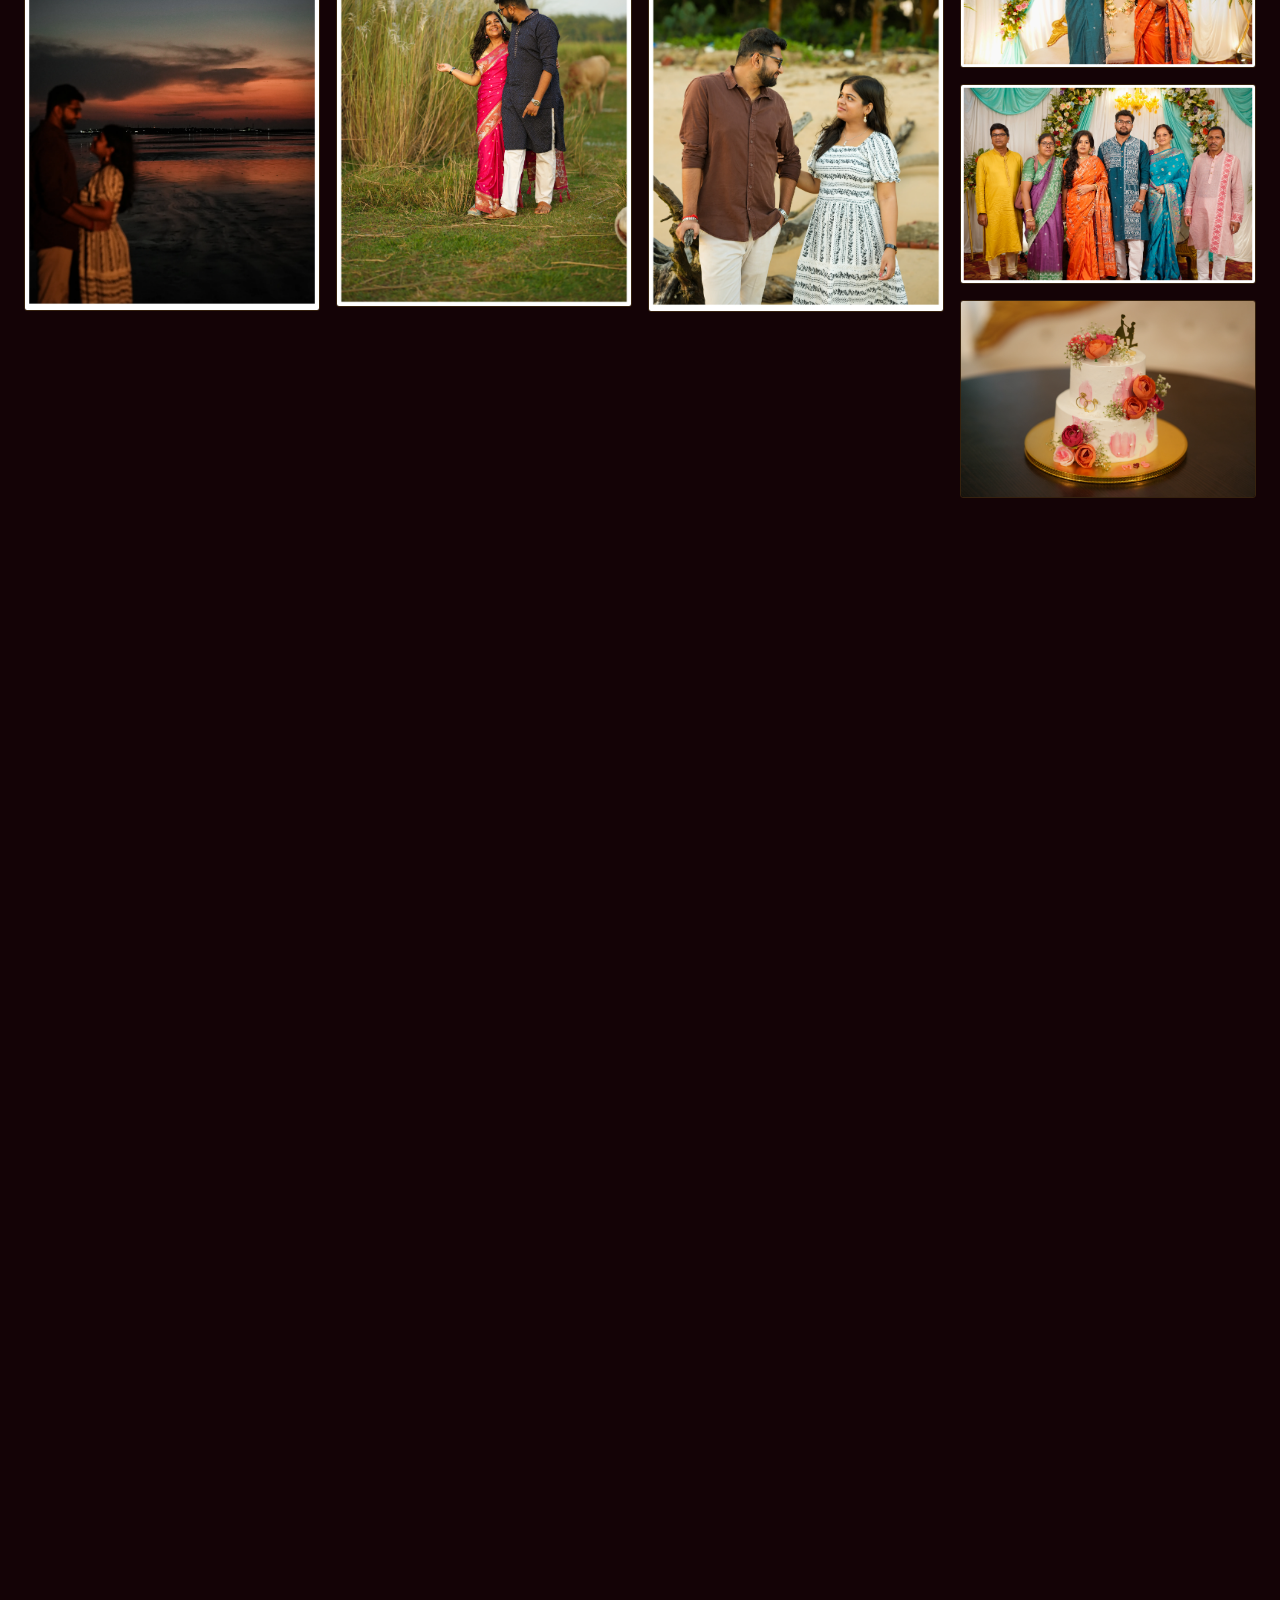
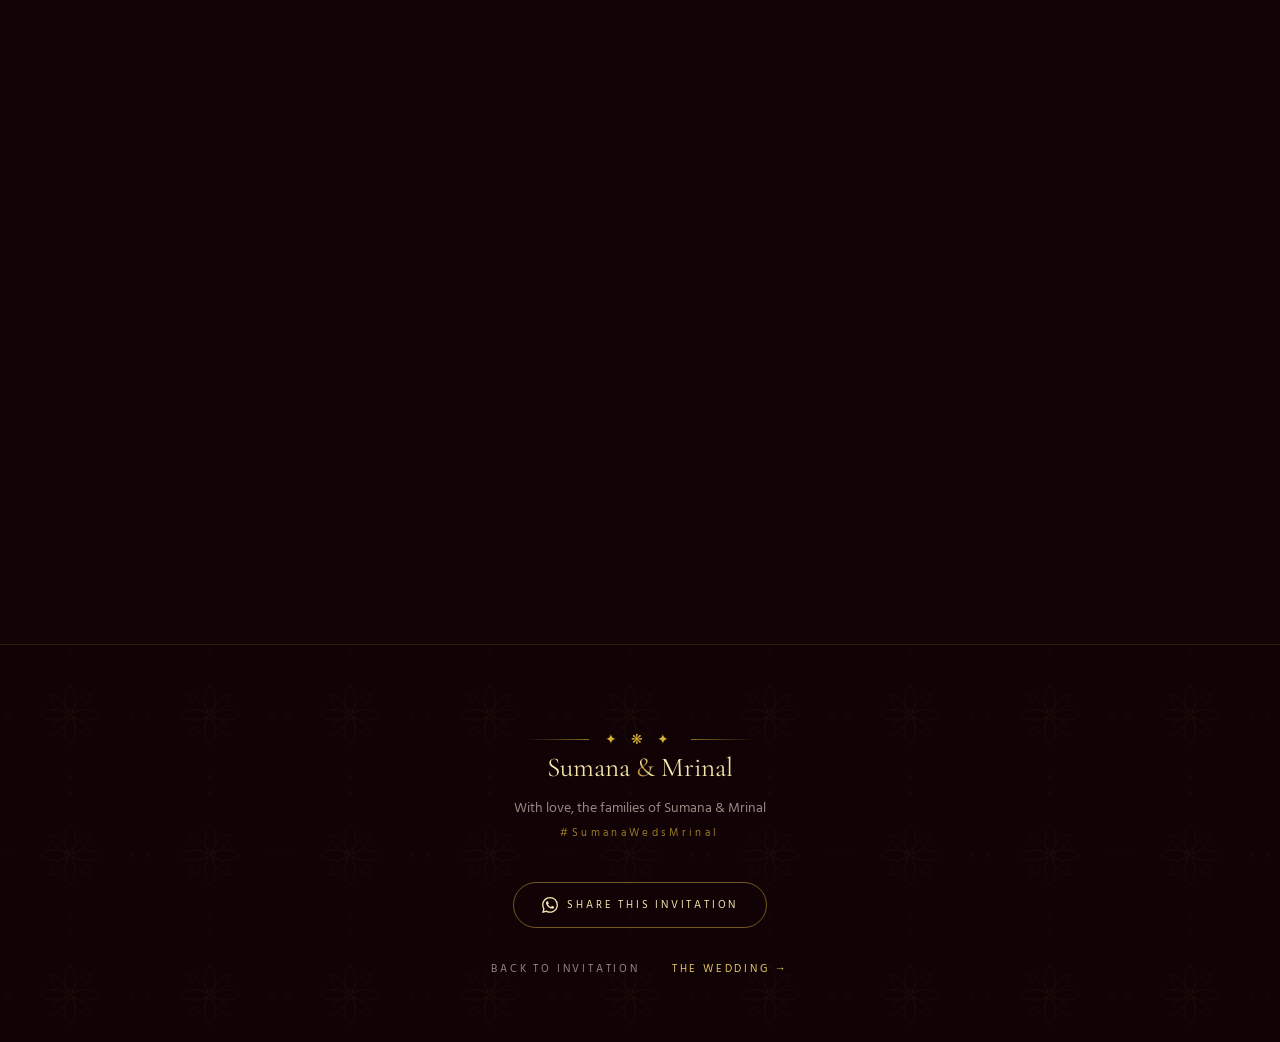
==== commit fd789350: "Final Push Final Push" ====
--- a/reception/index.html
+++ b/reception/index.html
@@ -167,18 +167,19 @@
 <br>
 
 <div class="video-container">
-  <iframe src="https://drive.google.com/file/d/1Sfy5LFTq293TB4vel2M_Pdg0uJI_AXoJ/preview"
-          allow="autoplay" allowfullscreen></iframe>
+  <iframe src="https://www.youtube.com/embed/cyzw6Gdj4zc"
+          ></iframe>
 </div>
 <br>
 <div class="video-container">
-  <iframe src="https://drive.google.com/file/d/1FdypfH0ZF2JQFcf-TqO63CPpUYqBoOM-/preview"
-          allow="autoplay" allowfullscreen></iframe>
+  <iframe src="https://www.youtube.com/embed/nsC8GhthpuE"
+          ></iframe>
 </div>
 <br>
+
 <div class="video-container">
-  <iframe src="https://drive.google.com/file/d/1fiacImkxYAECoh6x5Z3HbD-Cb-uPMgAK/preview"
-          allow="autoplay" allowfullscreen></iframe>
+  <iframe src="https://www.youtube.com/embed/9U2R5e_Tjg4"
+          ></iframe>
 </div>
 <br>
 
--- a/css/style.css
+++ b/css/style.css
@@ -500,16 +500,19 @@
 
 
 .video-container {
+  position: relative;
   width: 100%;
-  max-width: 650px;
-  aspect-ratio: 16 / 9;
-  margin: 15px auto;
+  padding-bottom: 56.25%; /* Aspect ratio 16:9 (9 / 16 = 0.5625) */
+  height: 100%;
+  overflow: hidden;
 }
 
 .video-container iframe {
+  position: absolute;
+  top: 0;
+  left: 0;
   width: 100%;
   height: 100%;
   border: 0;
-  border-radius: 8px;
-}
-
+}
+
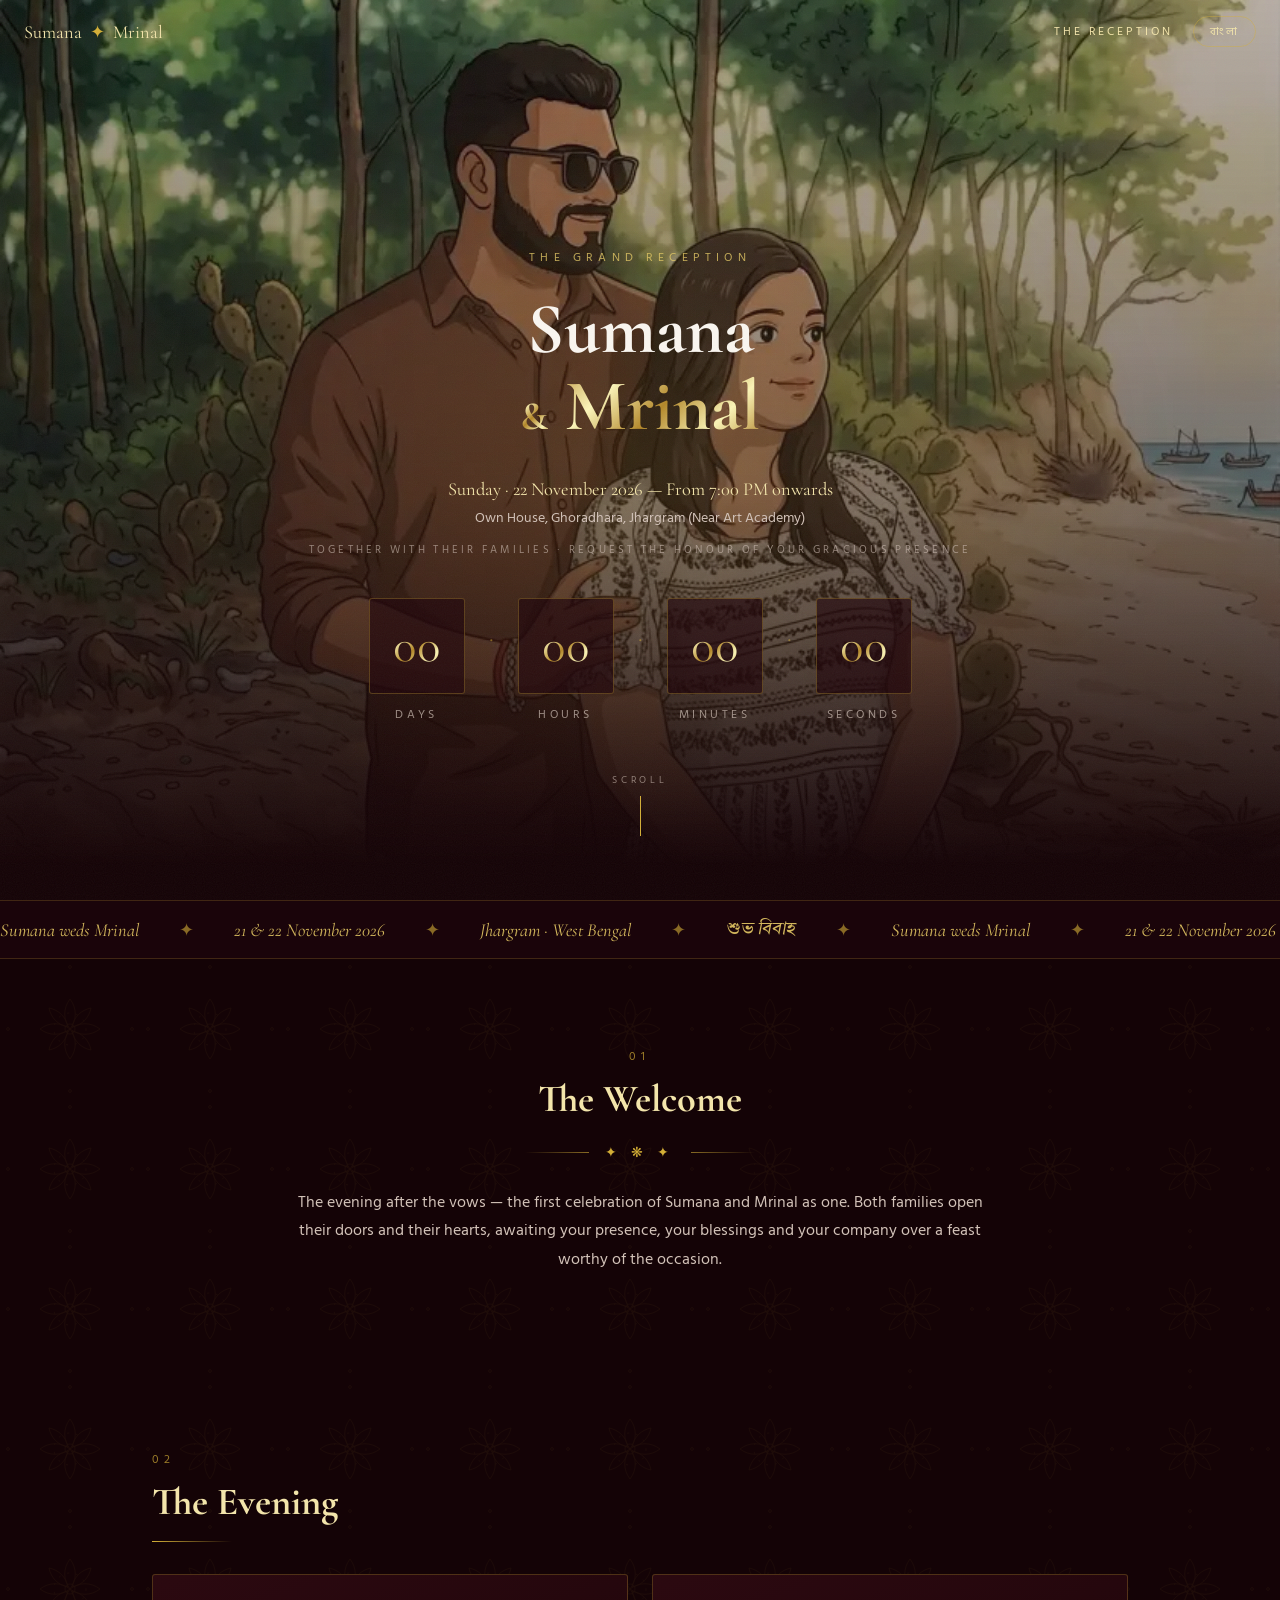
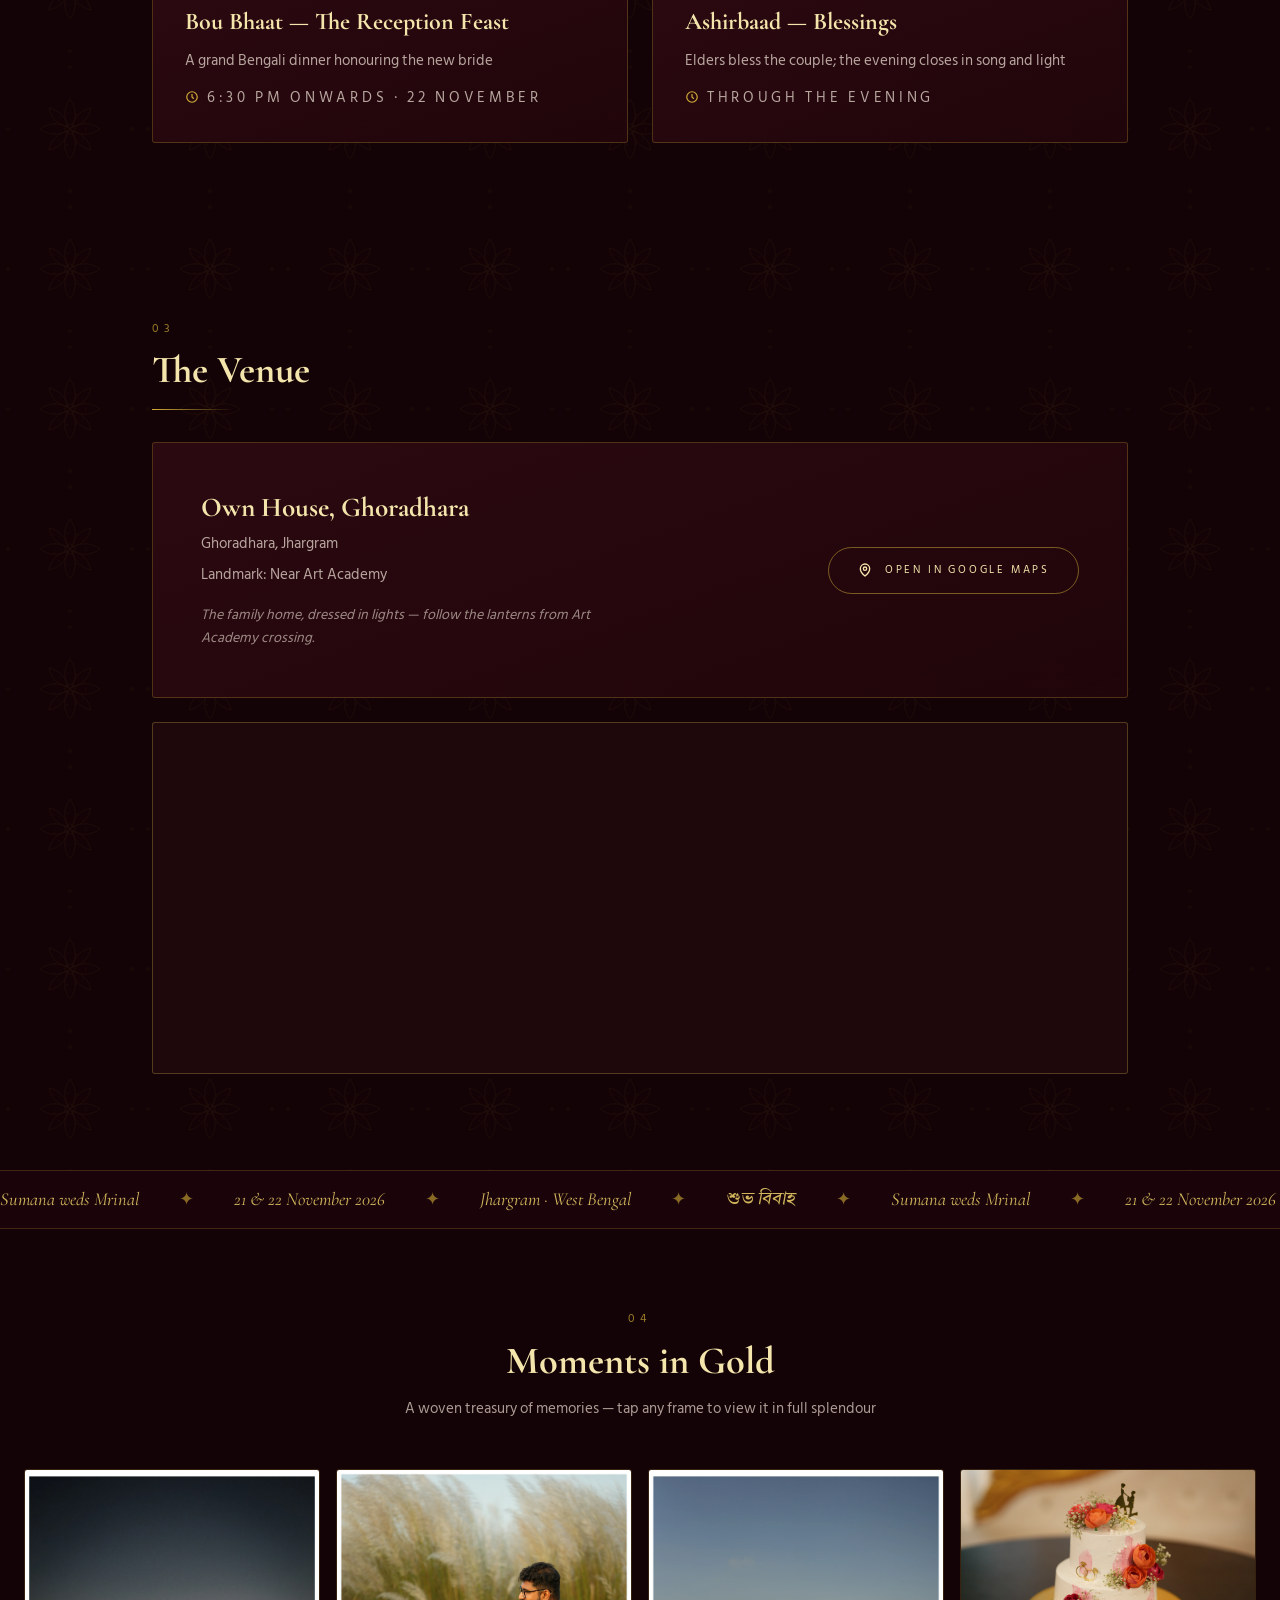
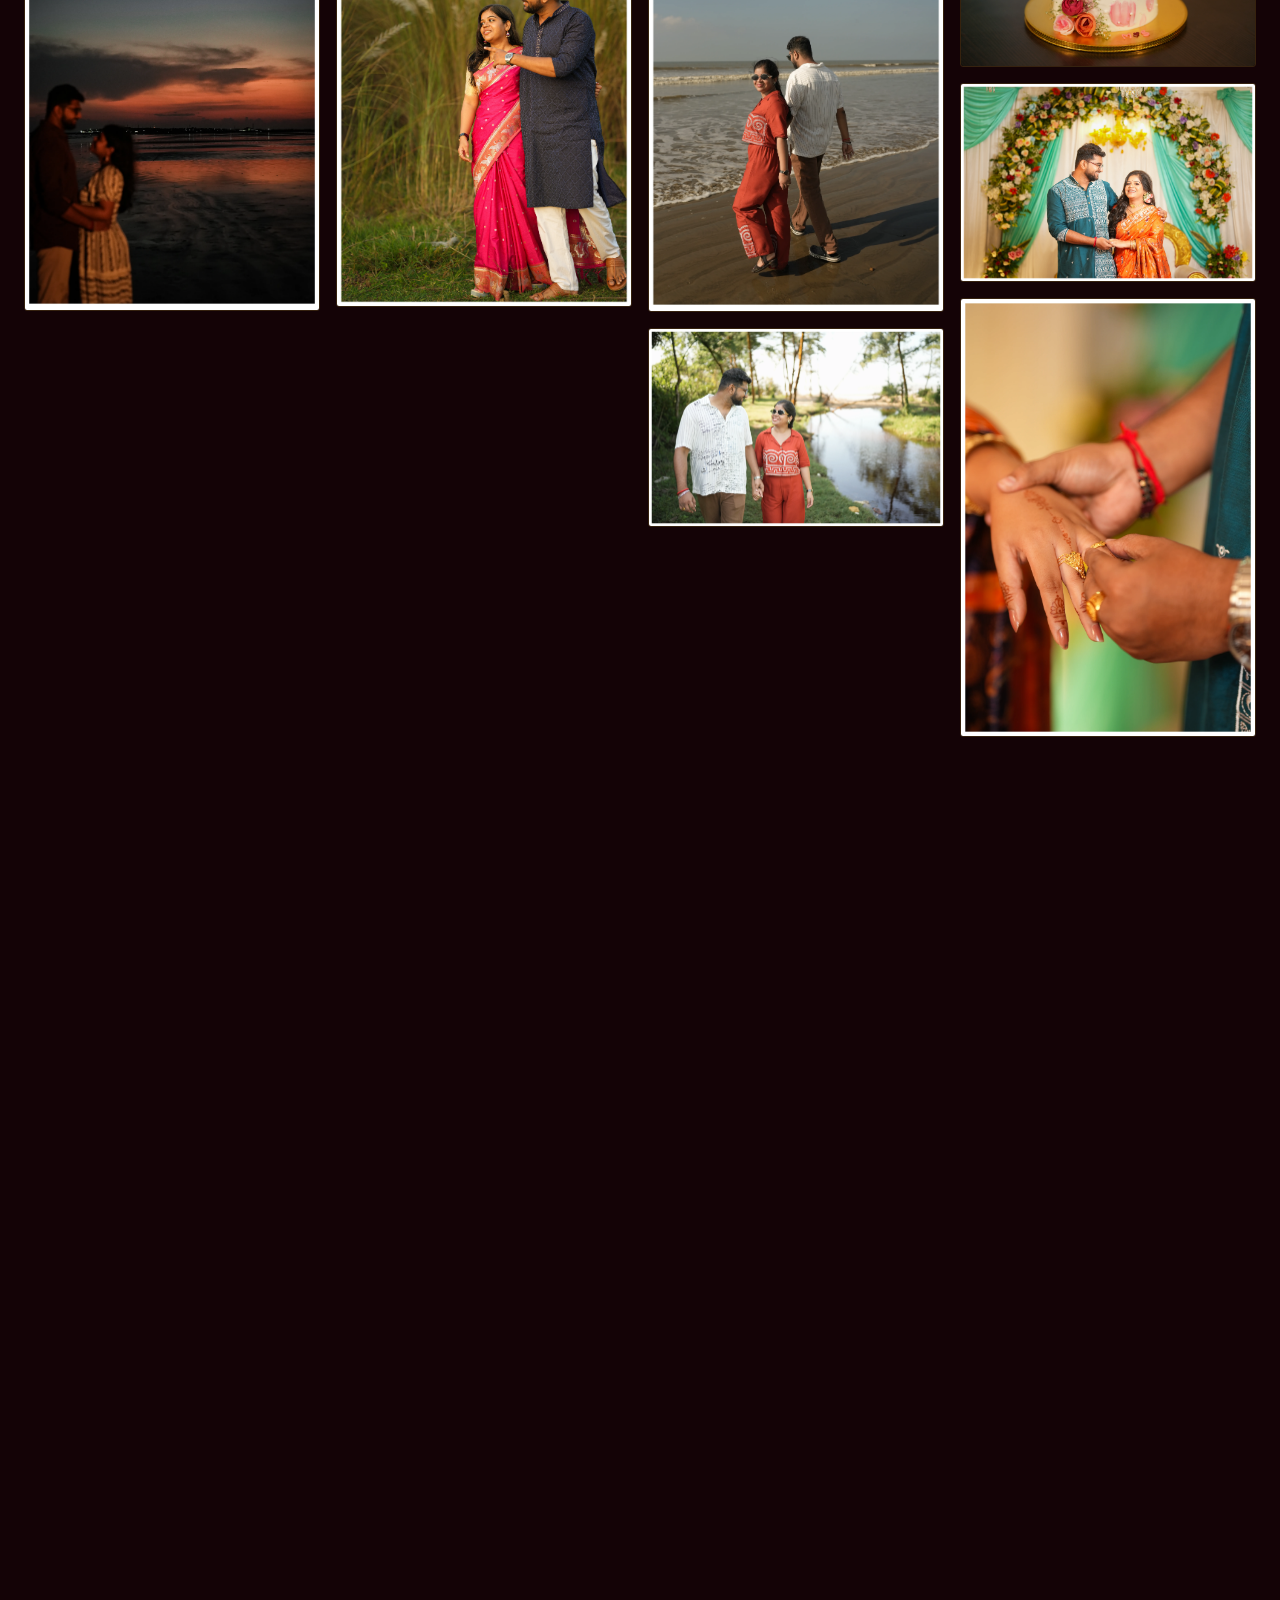
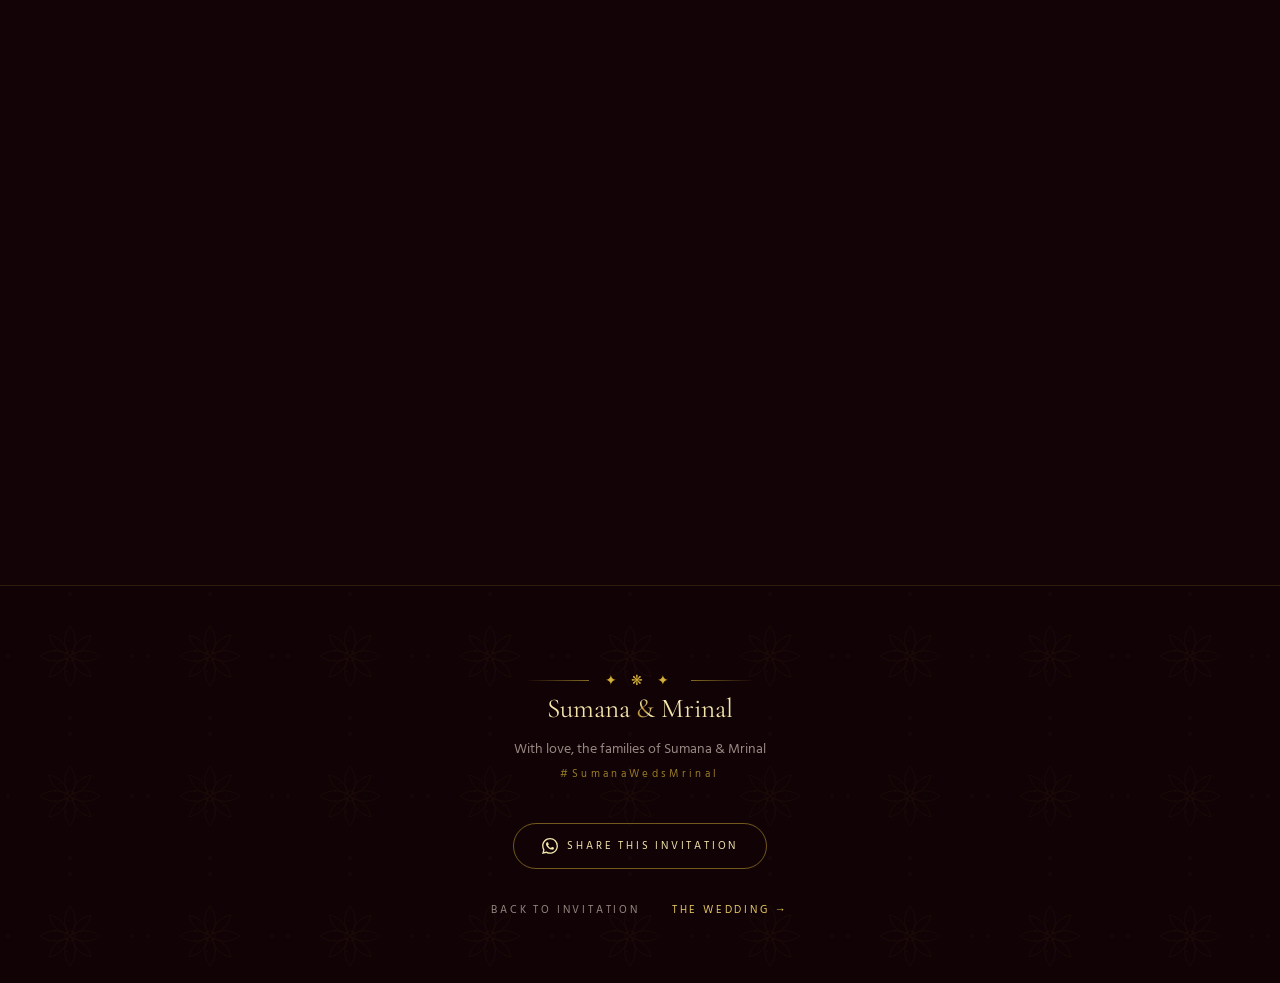
==== commit 00be8d57: "SA" ====
--- a/reception/index.html
+++ b/reception/index.html
@@ -167,7 +167,7 @@
 <br>
 
 <div class="video-container">
-  <iframe src="https://www.youtube.com/embed/cyzw6Gdj4zc"
+  <iframe src="https://www.youtube.com/embed/wLm4Z9swxcw"
           ></iframe>
 </div>
 <br>
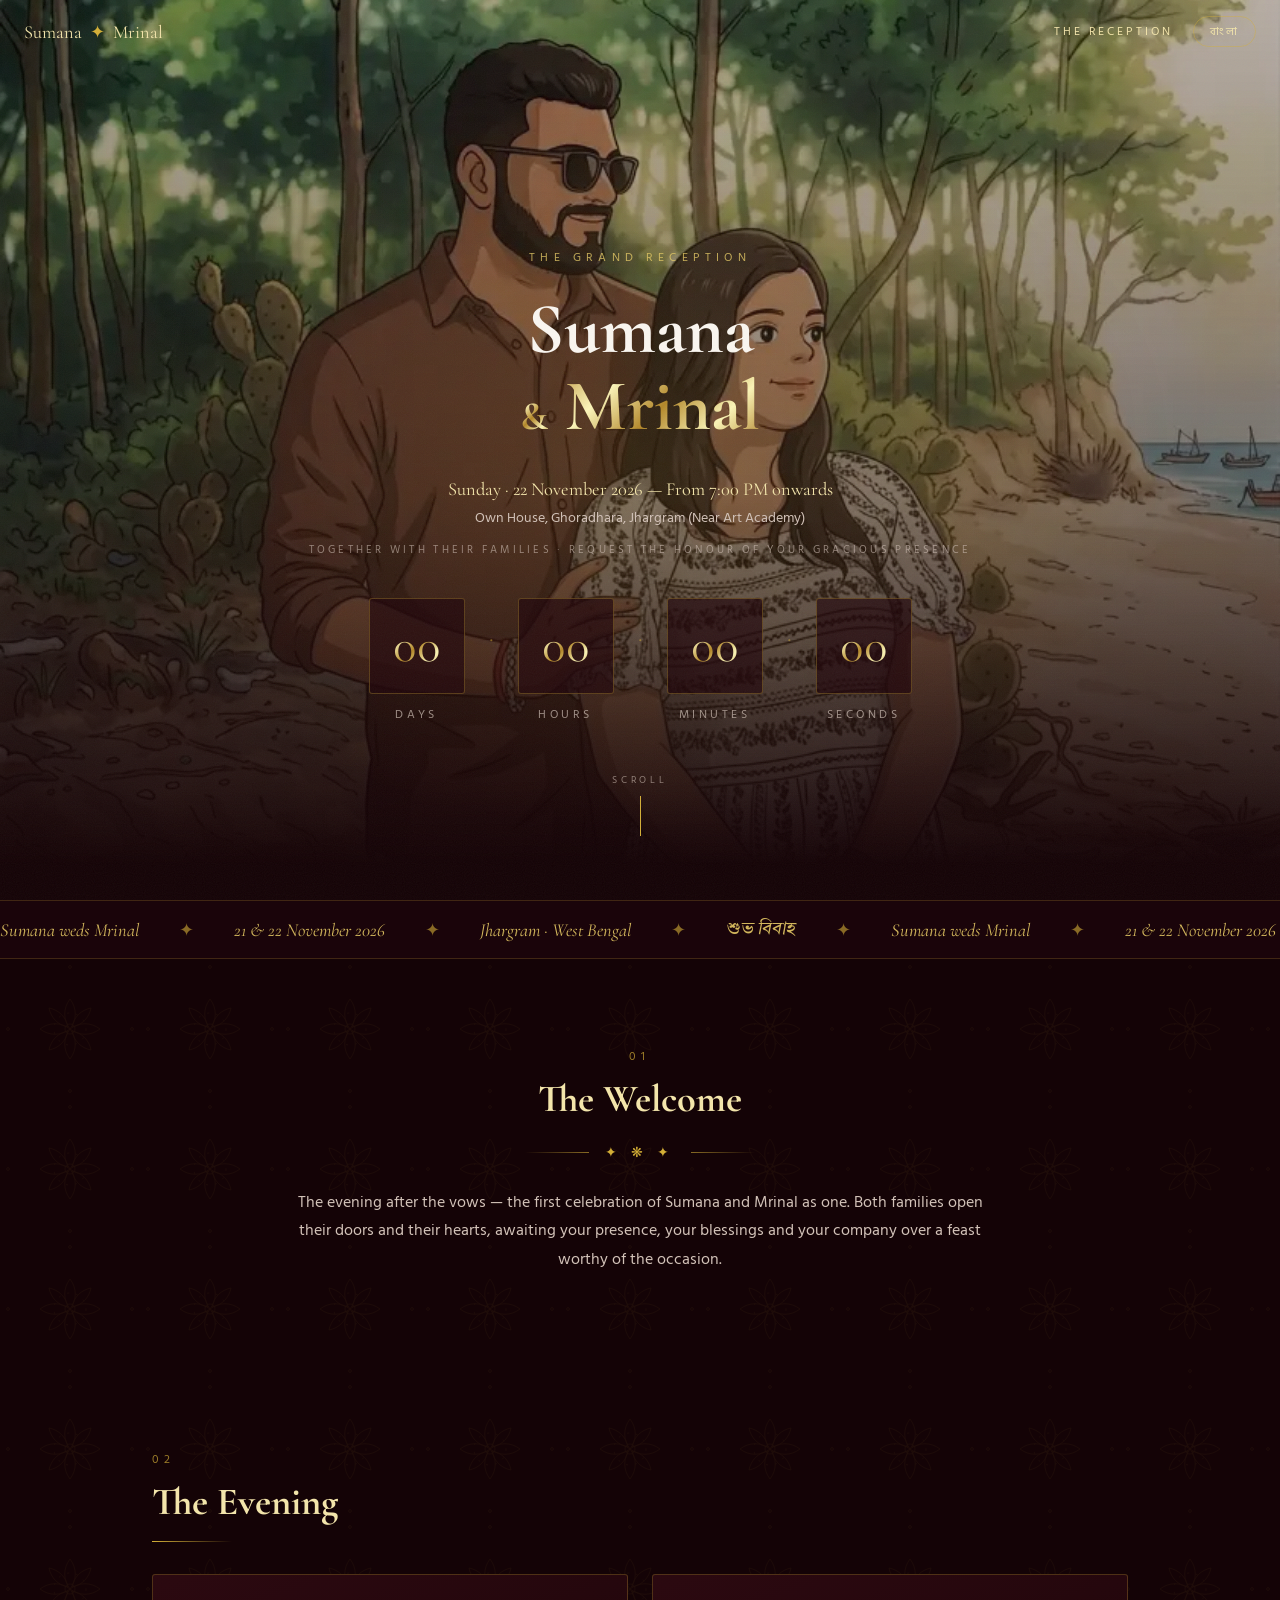
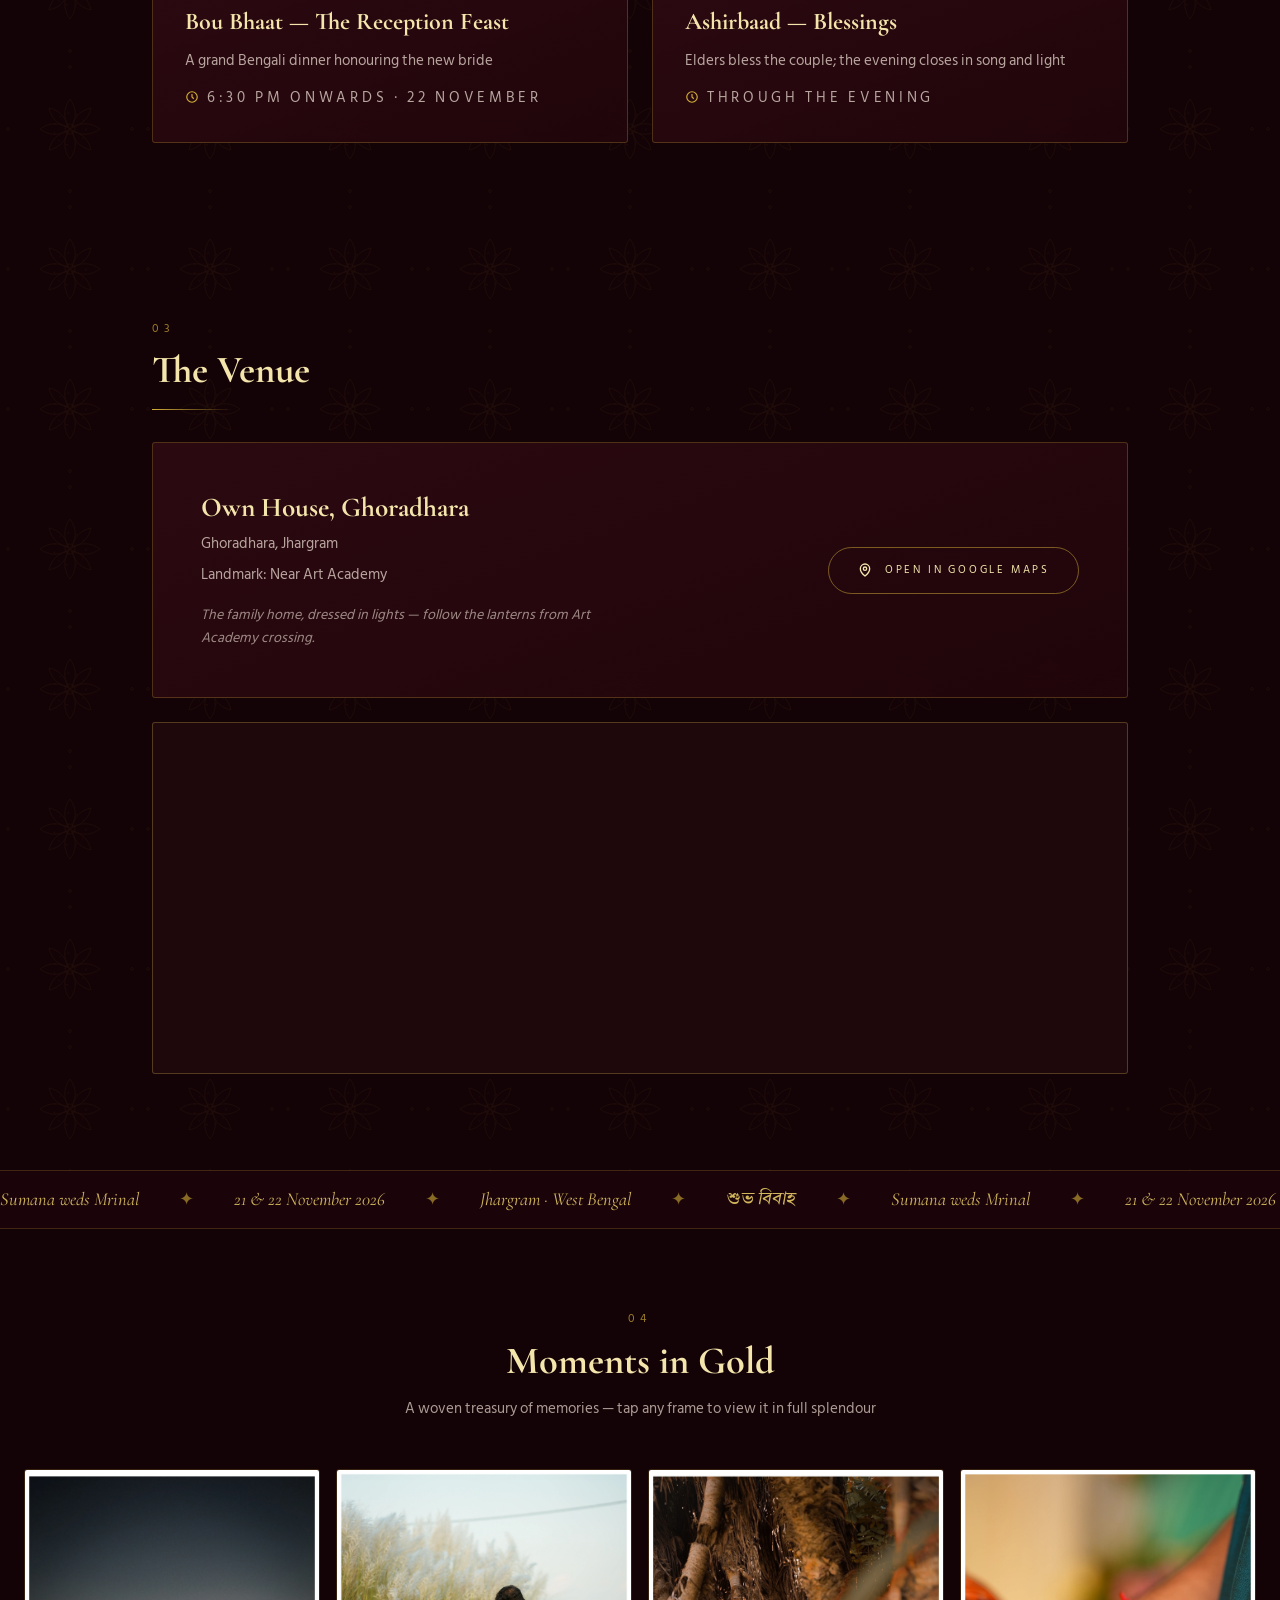
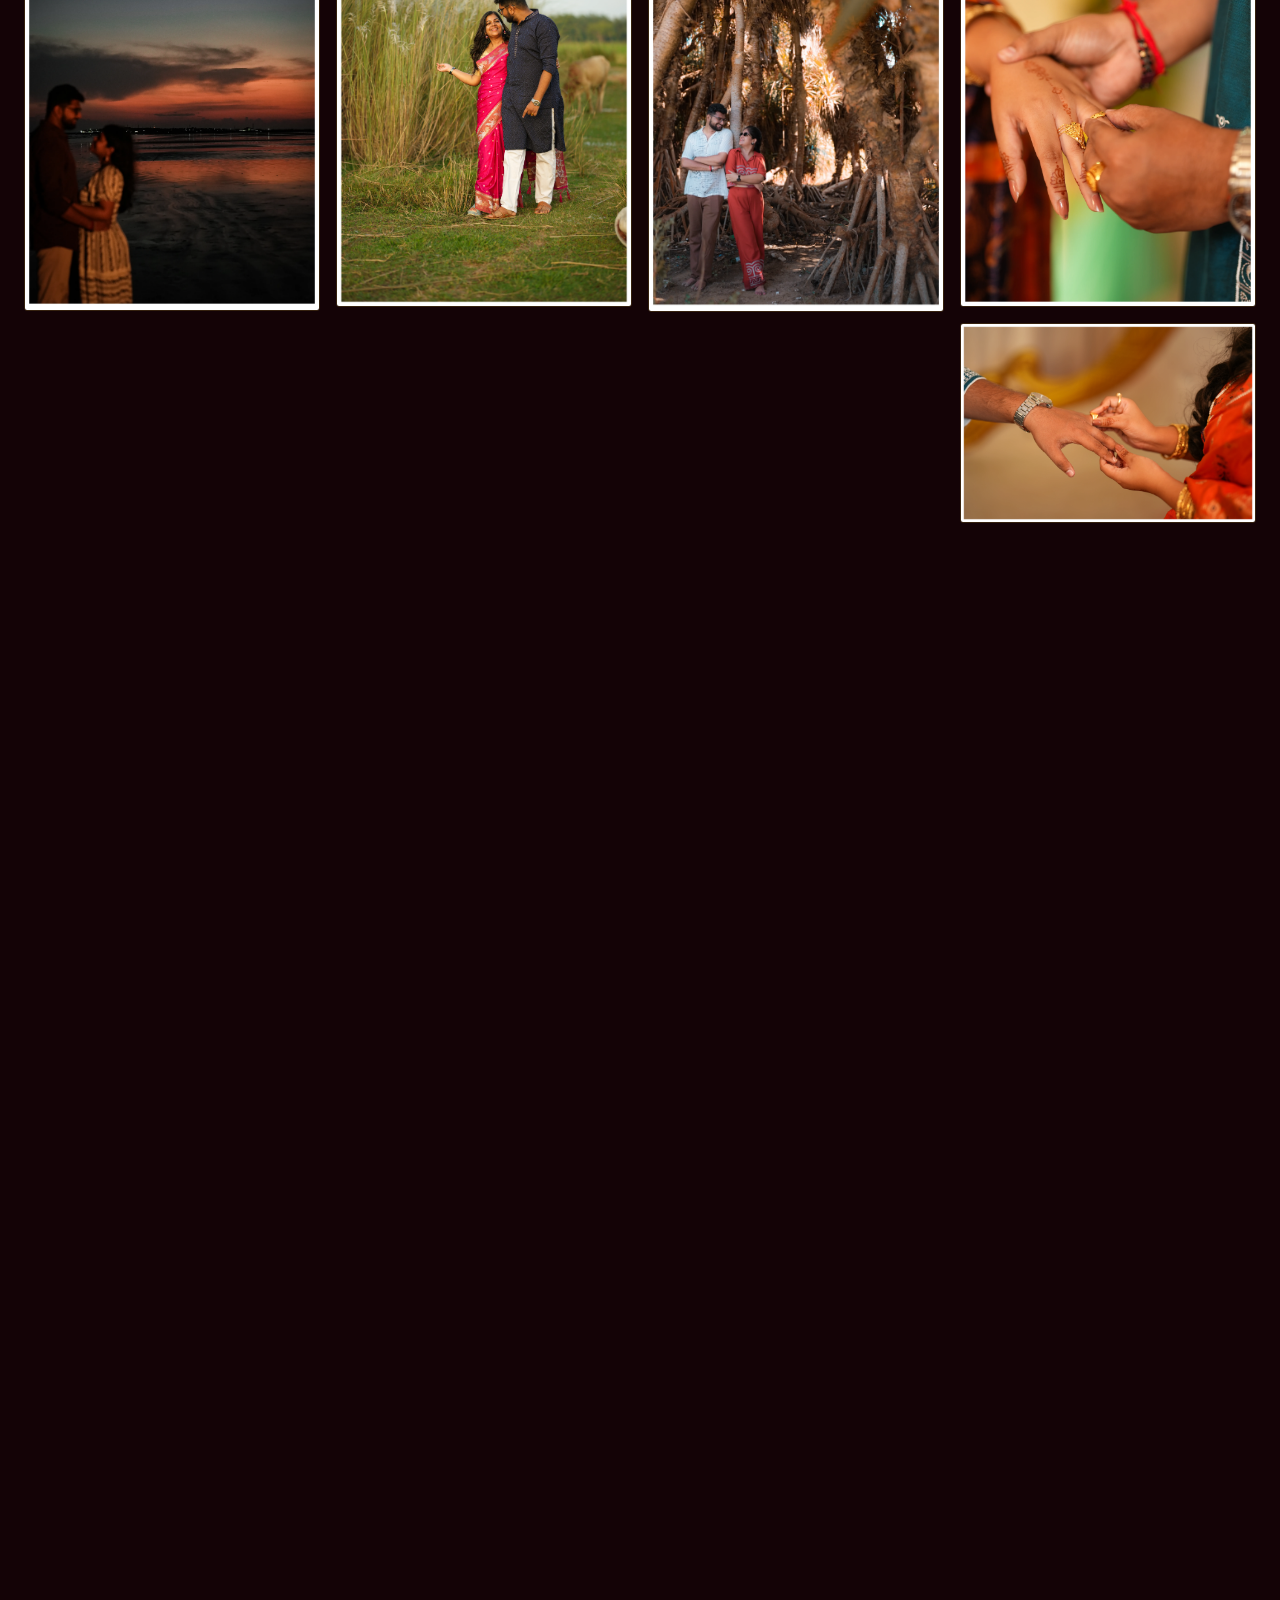
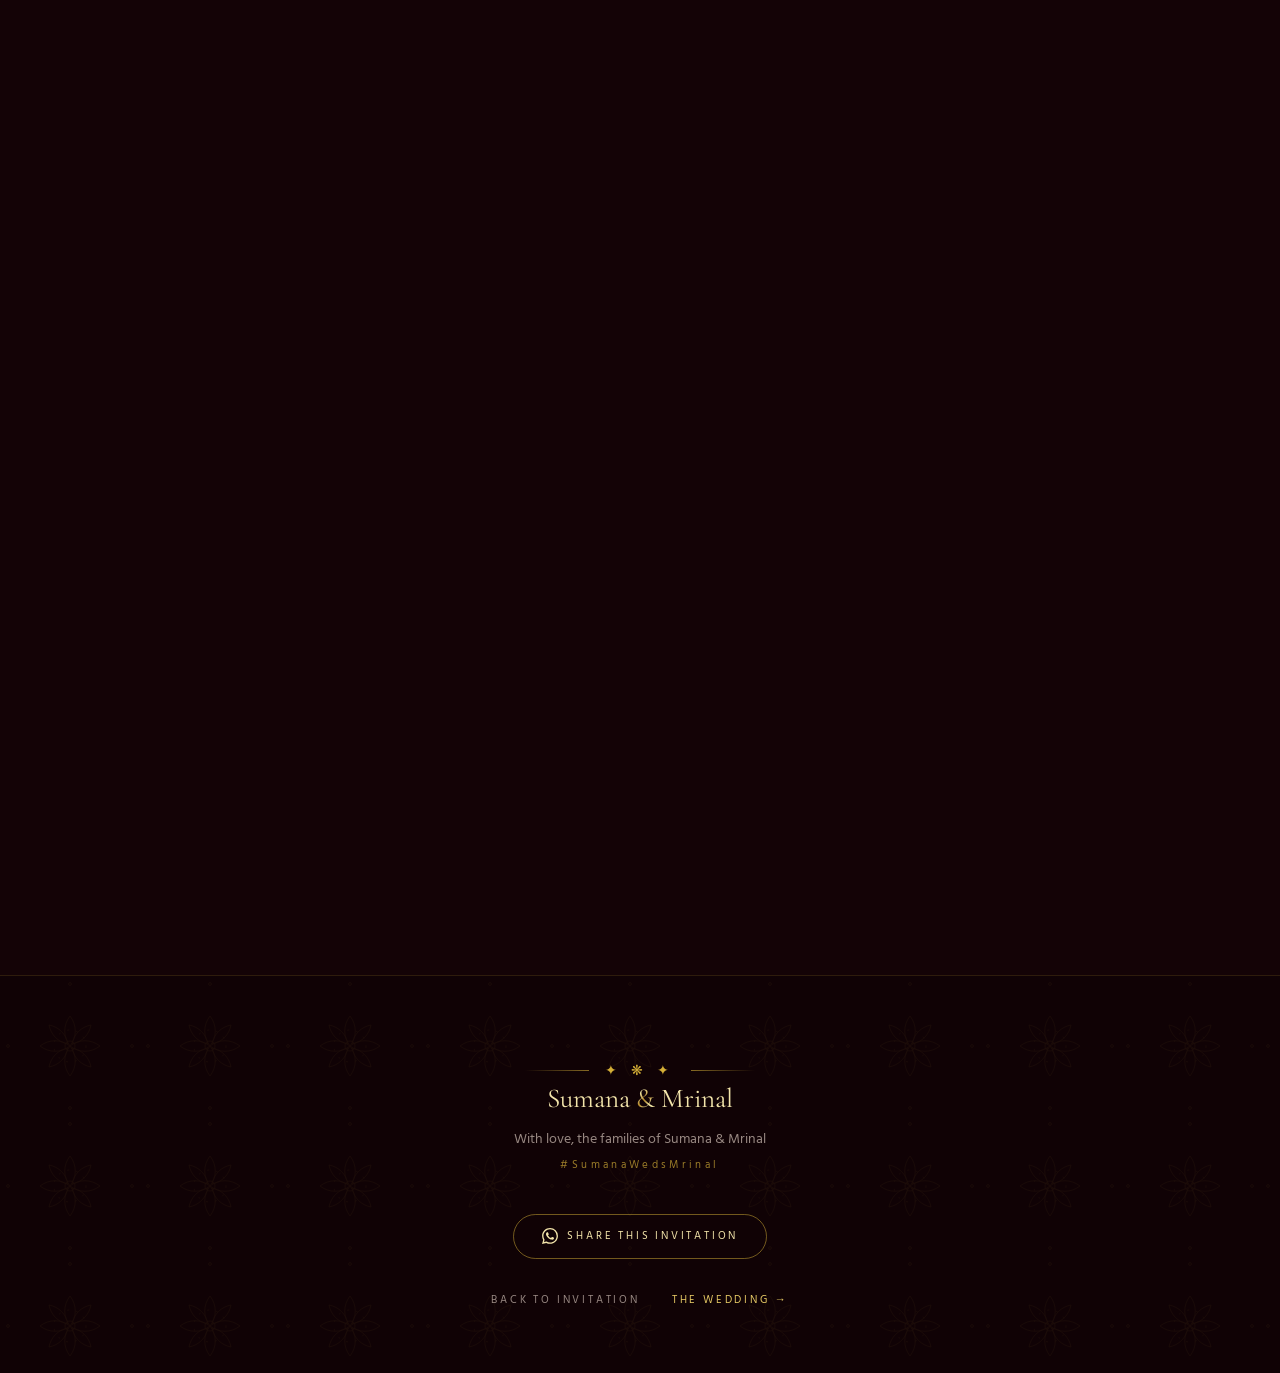
==== commit 94a0f8d1: "Change" ====
--- a/reception/index.html
+++ b/reception/index.html
@@ -167,7 +167,7 @@
 <br>
 
 <div class="video-container">
-  <iframe src="https://www.youtube.com/embed/wLm4Z9swxcw"
+  <iframe src="https://www.youtube.com/embed/2Bg_Ea7_mSY"
           ></iframe>
 </div>
 <br>
@@ -178,7 +178,7 @@
 <br>
 
 <div class="video-container">
-  <iframe src="https://www.youtube.com/embed/9U2R5e_Tjg4"
+  <iframe src="https://www.youtube.com/embed/t4si23PvSk4"
           ></iframe>
 </div>
 <br>
